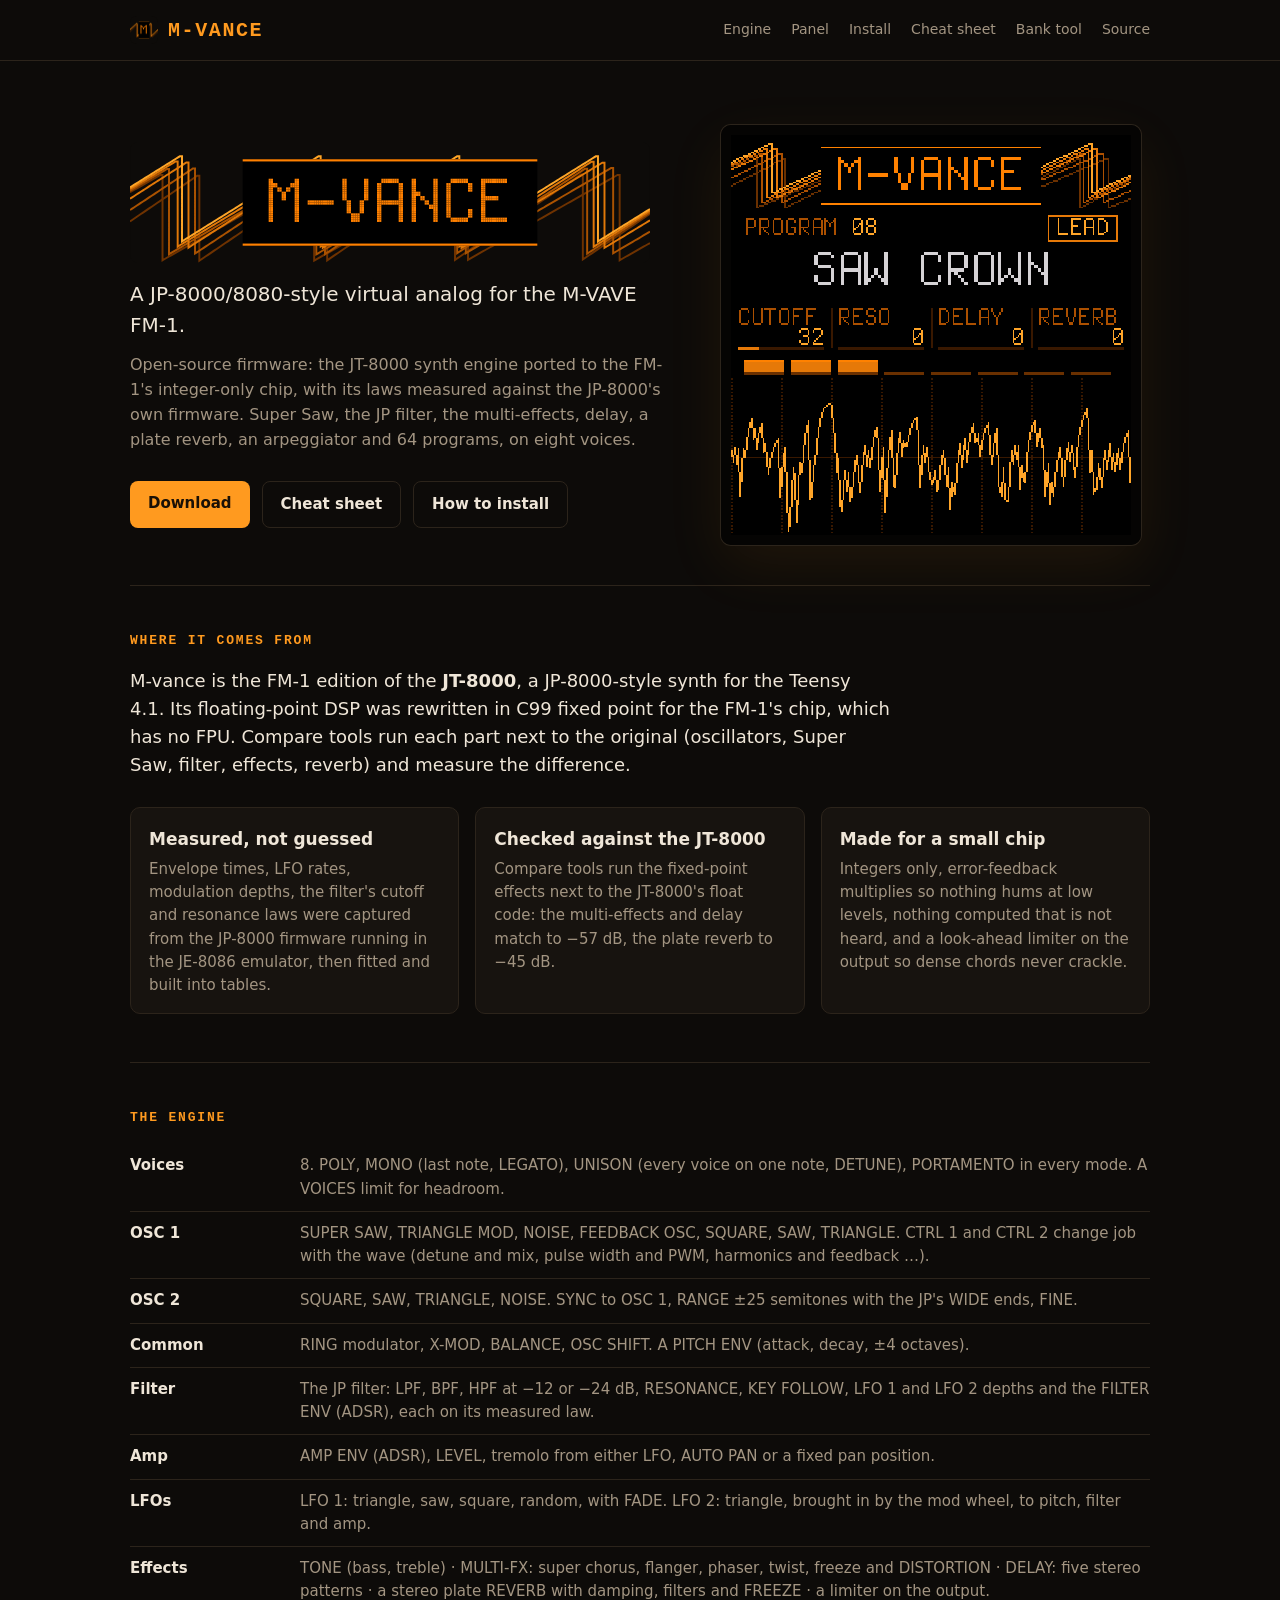
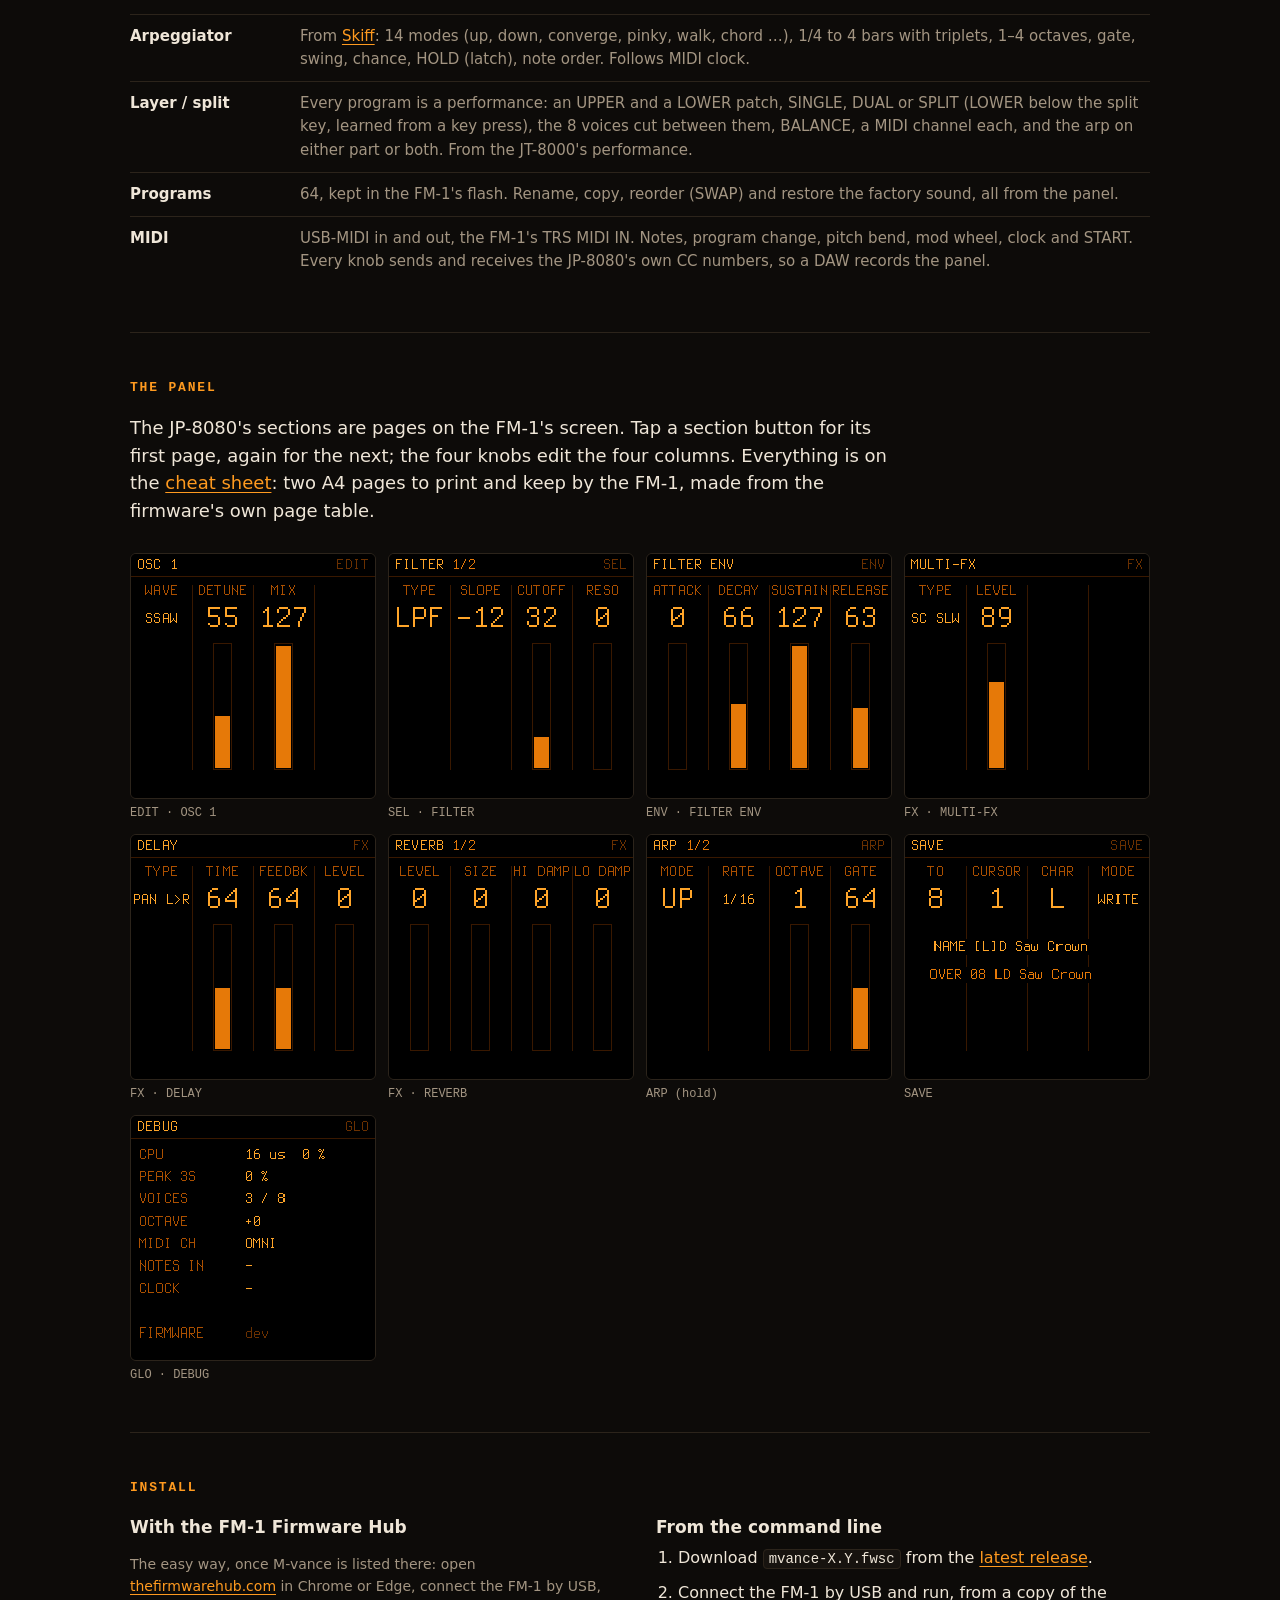
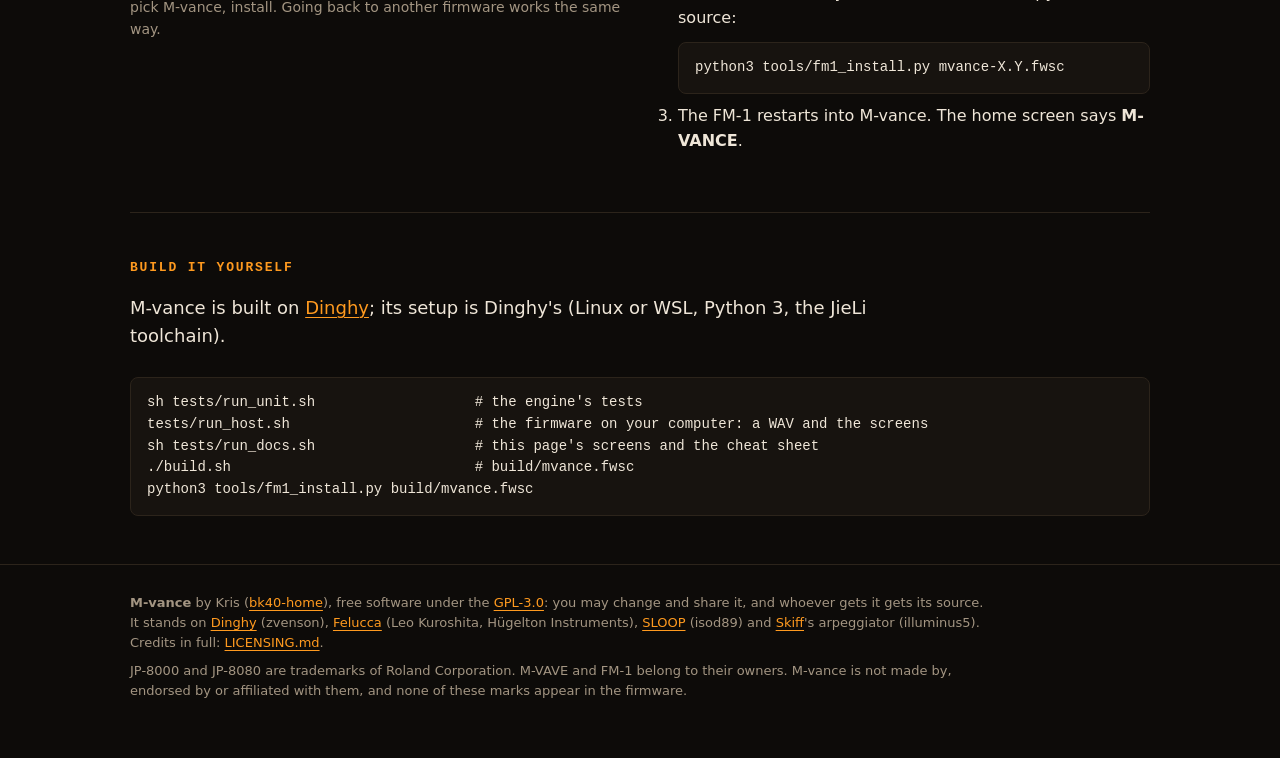
==== docs/index.html @ d08dc175 "commit" ====
<!doctype html>
<html lang="en">
<head>
<meta charset="utf-8">
<meta name="viewport" content="width=device-width, initial-scale=1">
<title>M-vance</title>
<link rel="icon" type="image/png" href="img/icon.png">
<meta name="description" content="M-vance: open-source firmware that turns the M-VAVE FM-1 into a JP-8000/8080-style virtual analog synth, built on the JT-8000 engine.">
<!-- The M-vance web page (GitHub Pages: Settings > Pages > Deploy from branch, /docs). Hand-written; the cheat sheet
     (cheatsheet.html) and the screens (img/) are generated by tests/run_docs.sh. Self-contained: no external files. -->
<style>
:root {
  --bg: #0d0b09; --panel: #17130f; --line: #2c241b; --ink: #efe6d8; --mute: #a39582; --amber: #ff9a1f; --amber-dim: #b5650a;
  --mono: ui-monospace, "SFMono-Regular", Menlo, Consolas, monospace;
  --sans: system-ui, -apple-system, "Segoe UI", Roboto, Helvetica, Arial, sans-serif;
}
* { box-sizing: border-box; }
html { background: var(--bg); }
body { margin: 0; background: var(--bg); color: var(--ink); font: 16px/1.55 var(--sans); }
a { color: var(--amber); text-decoration-thickness: 1px; text-underline-offset: 3px; }
.wrap { max-width: 1060px; margin: 0 auto; padding: 0 20px; }
header.top { border-bottom: 1px solid var(--line); }
header.top .wrap { display: flex; align-items: center; gap: 24px; height: 60px; }
.mark { font: 700 20px/1 var(--mono); letter-spacing: .08em; color: var(--amber); text-decoration: none; }
nav { margin-left: auto; display: flex; gap: 20px; flex-wrap: wrap; }
nav a { color: var(--mute); text-decoration: none; font-size: 14px; }
nav a:hover { color: var(--ink); }

.hero { padding: 64px 0 40px; display: grid; grid-template-columns: 1.1fr .9fr; gap: 48px; align-items: center; }
.hero h1 { font: 700 clamp(40px, 7vw, 72px)/1 var(--mono); letter-spacing: .04em; margin: 0 0 16px; color: var(--amber); }
.hero p.lead { font-size: 20px; color: var(--ink); margin: 0 0 12px; }
.hero p.sub { color: var(--mute); margin: 0 0 28px; }
.cta { display: flex; gap: 12px; flex-wrap: wrap; }
.btn { display: inline-block; padding: 11px 18px; border-radius: 8px; font-weight: 600; text-decoration: none; font-size: 15px; }
.btn.primary { background: var(--amber); color: #1a1006; }
.btn.ghost { border: 1px solid var(--line); color: var(--ink); }
.btn:hover { filter: brightness(1.08); }
.screen { image-rendering: pixelated; width: 100%; max-width: 420px; aspect-ratio: 1; border-radius: 10px;
  border: 10px solid #050403; box-shadow: 0 0 0 1px var(--line), 0 20px 60px rgba(255,154,31,.08); justify-self: center; }

section { padding: 48px 0; border-top: 1px solid var(--line); }
h2 { font: 700 13px/1 var(--mono); letter-spacing: .14em; text-transform: uppercase; color: var(--amber); margin: 0 0 20px; }
h3 { margin: 0 0 6px; font-size: 17px; }
.lede { font-size: 18px; max-width: 760px; margin: 0 0 28px; }
.grid3 { display: grid; grid-template-columns: repeat(3, 1fr); gap: 16px; }
.card { background: var(--panel); border: 1px solid var(--line); border-radius: 10px; padding: 18px 18px 16px; }
.card p { margin: 0; color: var(--mute); font-size: 15px; }
.specs { width: 100%; border-collapse: collapse; font-size: 15px; }
.specs th { text-align: left; vertical-align: top; width: 170px; padding: 10px 16px 10px 0; color: var(--ink); font-weight: 600; border-top: 1px solid var(--line); }
.specs td { padding: 10px 0; color: var(--mute); border-top: 1px solid var(--line); }
.specs tr:first-child th, .specs tr:first-child td { border-top: 0; }
.shots { display: grid; grid-template-columns: repeat(4, 1fr); gap: 12px; }
.shots figure { margin: 0; }
.shots img { width: 100%; aspect-ratio: 1; image-rendering: pixelated; border-radius: 6px; border: 1px solid var(--line); display: block; }
.shots figcaption { font: 12px/1.4 var(--mono); color: var(--mute); margin-top: 6px; }
ol.steps { margin: 0; padding-left: 22px; }
ol.steps li { margin-bottom: 10px; }
code, pre { font-family: var(--mono); font-size: 14px; }
code { background: var(--panel); border: 1px solid var(--line); border-radius: 4px; padding: 1px 5px; }
pre { background: var(--panel); border: 1px solid var(--line); border-radius: 8px; padding: 14px 16px; overflow-x: auto; margin: 12px 0 0; }
.note { color: var(--mute); font-size: 14px; }
.two { display: grid; grid-template-columns: 1fr 1fr; gap: 32px; }
.two > *, .hero > *, .grid3 > * { min-width: 0; }   /* grid items may shrink (long code lines scroll instead) */
code { overflow-wrap: anywhere; }
footer { border-top: 1px solid var(--line); padding: 28px 0 48px; color: var(--mute); font-size: 13px; }
footer p { margin: 0 0 8px; max-width: 860px; }

@media (max-width: 820px) {
  .hero { grid-template-columns: 1fr; padding-top: 40px; gap: 32px; }
  .grid3, .two { grid-template-columns: 1fr; }
  .shots { grid-template-columns: repeat(2, 1fr); }
  .specs th { width: 120px; }
  nav { display: none; }
}
</style>
</head>
<body>

<header class="top"><div class="wrap">
  <a class="mark" href="#"><img src="img/icon.png" alt="" width="28" height="28" style="vertical-align:-8px;margin-right:10px;border-radius:6px">M-VANCE</a>
  <nav><a href="#engine">Engine</a><a href="#panel">Panel</a><a href="#install">Install</a><a href="cheatsheet.html">Cheat sheet</a><a href="bank.html">Bank tool</a><a href="https://github.com/bk40-home/M-vance">Source</a></nav>
</div></header>

<main class="wrap">

<div class="hero">
  <div>
    <h1><img src="img/logo.svg" alt="M-VANCE" style="width:100%;max-width:520px;display:block;border-radius:8px"></h1>
    <p class="lead">A JP-8000/8080-style virtual analog for the M-VAVE FM-1.</p>
    <p class="sub">Open-source firmware: the JT-8000 synth engine ported to the FM-1's integer-only chip, with its laws
      measured against the JP-8000's own firmware. Super Saw, the JP filter, the multi-effects, delay, a plate reverb,
      an arpeggiator and 64 programs, on eight voices.</p>
    <div class="cta">
      <a class="btn primary" href="https://github.com/bk40-home/M-vance/releases/latest">Download</a>
      <a class="btn ghost" href="cheatsheet.html">Cheat sheet</a>
      <a class="btn ghost" href="#install">How to install</a>
    </div>
  </div>
  <img class="screen" src="img/home.png" alt="The M-vance home screen on the FM-1: the fanned-saw header, program 08 SAW CROWN (LEAD), the four home knobs, the voices and the scope">
</div>

<section id="about">
  <h2>Where it comes from</h2>
  <p class="lede">M-vance is the FM-1 edition of the <b>JT-8000</b>, a JP-8000-style synth for the Teensy 4.1. Its
    floating-point DSP was rewritten in C99 fixed point for the FM-1's chip, which has no FPU. Compare tools run each
    part next to the original (oscillators, Super Saw, filter, effects, reverb) and measure the difference.</p>
  <div class="grid3">
    <div class="card"><h3>Measured, not guessed</h3><p>Envelope times, LFO rates, modulation depths, the filter's cutoff
      and resonance laws were captured from the JP-8000 firmware running in the JE-8086 emulator, then fitted and
      built into tables.</p></div>
    <div class="card"><h3>Checked against the JT-8000</h3><p>Compare tools run the fixed-point effects next to the
      JT-8000's float code: the multi-effects and delay match to −57 dB, the plate reverb to −45 dB.</p></div>
    <div class="card"><h3>Made for a small chip</h3><p>Integers only, error-feedback multiplies so nothing hums at
      low levels, nothing computed that is not heard, and a look-ahead limiter on the output so dense chords never
      crackle.</p></div>
  </div>
</section>

<section id="engine">
  <h2>The engine</h2>
  <table class="specs">
    <tr><th>Voices</th><td>8. POLY, MONO (last note, LEGATO), UNISON (every voice on one note, DETUNE), PORTAMENTO in every mode. A VOICES limit for headroom.</td></tr>
    <tr><th>OSC 1</th><td>SUPER SAW, TRIANGLE MOD, NOISE, FEEDBACK OSC, SQUARE, SAW, TRIANGLE. CTRL 1 and CTRL 2 change job with the wave (detune and mix, pulse width and PWM, harmonics and feedback …).</td></tr>
    <tr><th>OSC 2</th><td>SQUARE, SAW, TRIANGLE, NOISE. SYNC to OSC 1, RANGE ±25 semitones with the JP's WIDE ends, FINE.</td></tr>
    <tr><th>Common</th><td>RING modulator, X-MOD, BALANCE, OSC SHIFT. A PITCH ENV (attack, decay, ±4 octaves).</td></tr>
    <tr><th>Filter</th><td>The JP filter: LPF, BPF, HPF at −12 or −24 dB, RESONANCE, KEY FOLLOW, LFO 1 and LFO 2 depths and the FILTER ENV (ADSR), each on its measured law.</td></tr>
    <tr><th>Amp</th><td>AMP ENV (ADSR), LEVEL, tremolo from either LFO, AUTO PAN or a fixed pan position.</td></tr>
    <tr><th>LFOs</th><td>LFO 1: triangle, saw, square, random, with FADE. LFO 2: triangle, brought in by the mod wheel, to pitch, filter and amp.</td></tr>
    <tr><th>Effects</th><td>TONE (bass, treble) · MULTI-FX: super chorus, flanger, phaser, twist, freeze and DISTORTION · DELAY: five stereo patterns · a stereo plate REVERB with damping, filters and FREEZE · a limiter on the output.</td></tr>
    <tr><th>Arpeggiator</th><td>From <a href="https://github.com/illuminus5/skiff">Skiff</a>: 14 modes (up, down, converge, pinky, walk, chord …), 1/4 to 4 bars with triplets, 1–4 octaves, gate, swing, chance, HOLD (latch), note order. Follows MIDI clock.</td></tr>
    <tr><th>Layer / split</th><td>Every program is a performance: an UPPER and a LOWER patch, SINGLE, DUAL or SPLIT (LOWER below the split key, learned from a key press), the 8 voices cut between them, BALANCE, a MIDI channel each, and the arp on either part or both. From the JT-8000's performance.</td></tr>
    <tr><th>Programs</th><td>64, kept in the FM-1's flash. Rename, copy, reorder (SWAP) and restore the factory sound, all from the panel.</td></tr>
    <tr><th>MIDI</th><td>USB-MIDI in and out, the FM-1's TRS MIDI IN. Notes, program change, pitch bend, mod wheel, clock and START. Every knob sends and receives the JP-8080's own CC numbers, so a DAW records the panel.</td></tr>
  </table>
</section>

<section id="panel">
  <h2>The panel</h2>
  <p class="lede">The JP-8080's sections are pages on the FM-1's screen. Tap a section button for its first page, again
    for the next; the four knobs edit the four columns. Everything is on the <a href="cheatsheet.html">cheat sheet</a>:
    two A4 pages to print and keep by the FM-1, made from the firmware's own page table.</p>
  <div class="shots">
    <figure><img src="img/osc1.png" alt="The OSC 1 page: WAVE, and the wave's two controls"><figcaption>EDIT · OSC 1</figcaption></figure>
    <figure><img src="img/filter.png" alt="The FILTER page: TYPE, SLOPE, CUTOFF, RESO"><figcaption>SEL · FILTER</figcaption></figure>
    <figure><img src="img/filter-env.png" alt="The FILTER ENV page: attack, decay, sustain, release"><figcaption>ENV · FILTER ENV</figcaption></figure>
    <figure><img src="img/multi-fx.png" alt="The MULTI-FX page: type and level"><figcaption>FX · MULTI-FX</figcaption></figure>
    <figure><img src="img/delay.png" alt="The DELAY page: type, time, feedback, level"><figcaption>FX · DELAY</figcaption></figure>
    <figure><img src="img/reverb.png" alt="The REVERB page: level, size, high and low damping"><figcaption>FX · REVERB</figcaption></figure>
    <figure><img src="img/arp.png" alt="The ARP page: mode, rate, octave, gate"><figcaption>ARP (hold)</figcaption></figure>
    <figure><img src="img/save.png" alt="The SAVE page: target slot, name cursor and character, mode"><figcaption>SAVE</figcaption></figure>
    <figure><img src="img/debug.png" alt="The DEBUG page: CPU, peak, voices, octave, MIDI channel, notes in, clock, firmware"><figcaption>GLO · DEBUG</figcaption></figure>
  </div>
</section>

<section id="install">
  <h2>Install</h2>
  <div class="two">
    <div>
      <h3>With the FM-1 Firmware Hub</h3>
      <p class="note">The easy way, once M-vance is listed there: open <a href="https://thefirmwarehub.com">thefirmwarehub.com</a>
        in Chrome or Edge, connect the FM-1 by USB, pick M-vance, install. Going back to another firmware works the same way.</p>
    </div>
    <div>
      <h3>From the command line</h3>
      <ol class="steps">
        <li>Download <code>mvance-X.Y.fwsc</code> from the <a href="https://github.com/bk40-home/M-vance/releases/latest">latest release</a>.</li>
        <li>Connect the FM-1 by USB and run, from a copy of the source:
          <pre>python3 tools/fm1_install.py mvance-X.Y.fwsc</pre></li>
        <li>The FM-1 restarts into M-vance. The home screen says <b>M-VANCE</b>.</li>
      </ol>
    </div>
  </div>
</section>

<section id="build">
  <h2>Build it yourself</h2>
  <p class="lede">M-vance is built on <a href="https://github.com/zvenson/dinghy">Dinghy</a>; its setup is Dinghy's
    (Linux or WSL, Python 3, the JieLi toolchain).</p>
<pre>sh tests/run_unit.sh                   # the engine's tests
tests/run_host.sh                      # the firmware on your computer: a WAV and the screens
sh tests/run_docs.sh                   # this page's screens and the cheat sheet
./build.sh                             # build/mvance.fwsc
python3 tools/fm1_install.py build/mvance.fwsc</pre>
</section>

</main>

<footer><div class="wrap">
  <p><b>M-vance</b> by Kris (<a href="https://github.com/bk40-home">bk40-home</a>), free software under the
    <a href="https://github.com/bk40-home/M-vance/blob/main/LICENSE">GPL-3.0</a>: you may change and share it, and
    whoever gets it gets its source. It stands on <a href="https://github.com/zvenson/dinghy">Dinghy</a> (zvenson),
    <a href="https://github.com/hugelton/Felucca">Felucca</a> (Leo Kuroshita, Hügelton Instruments),
    <a href="https://github.com/isod89/sloop-fm1">SLOOP</a> (isod89) and <a href="https://github.com/illuminus5/skiff">Skiff</a>'s
    arpeggiator (illuminus5). Credits in full: <a href="https://github.com/bk40-home/M-vance/blob/main/LICENSING.md">LICENSING.md</a>.</p>
  <p>JP-8000 and JP-8080 are trademarks of Roland Corporation. M-VAVE and FM-1 belong to their owners. M-vance is
    not made by, endorsed by or affiliated with them, and none of these marks appear in the firmware.</p>
</div></footer>

</body>
</html>
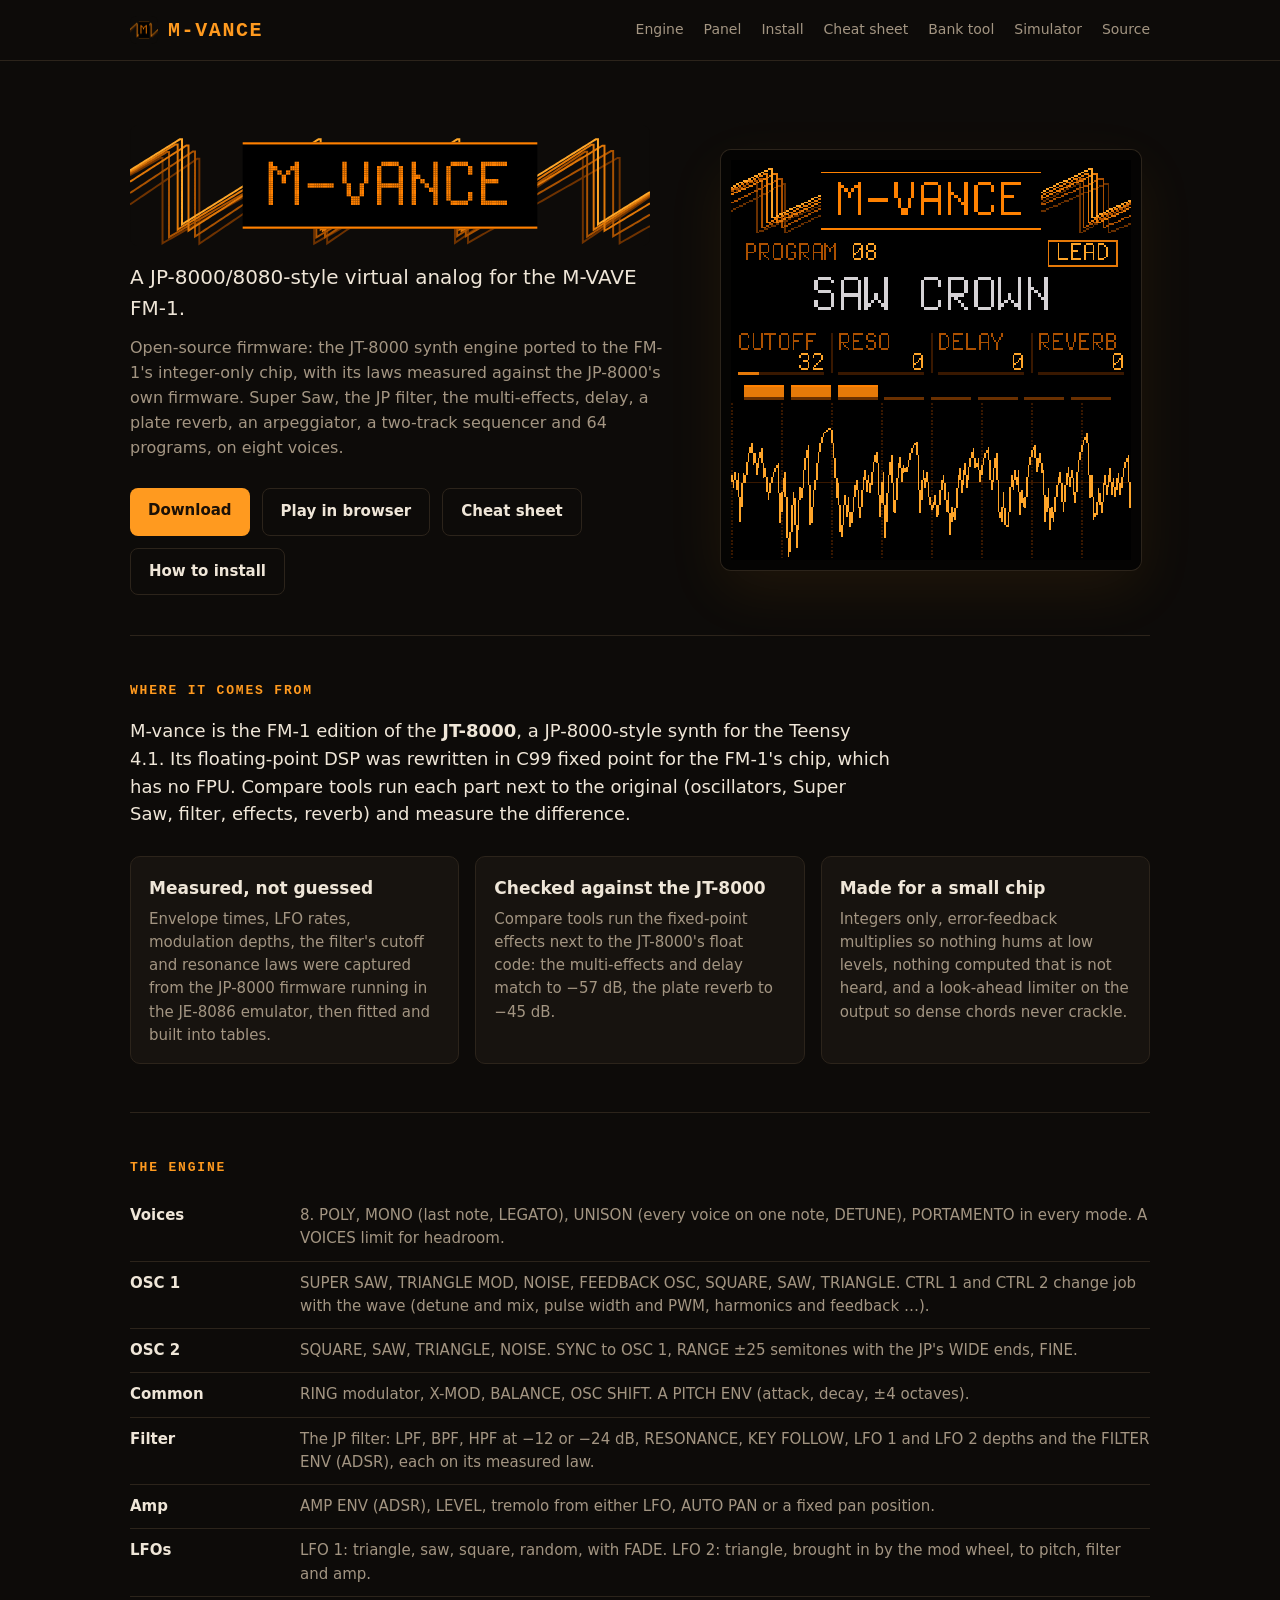
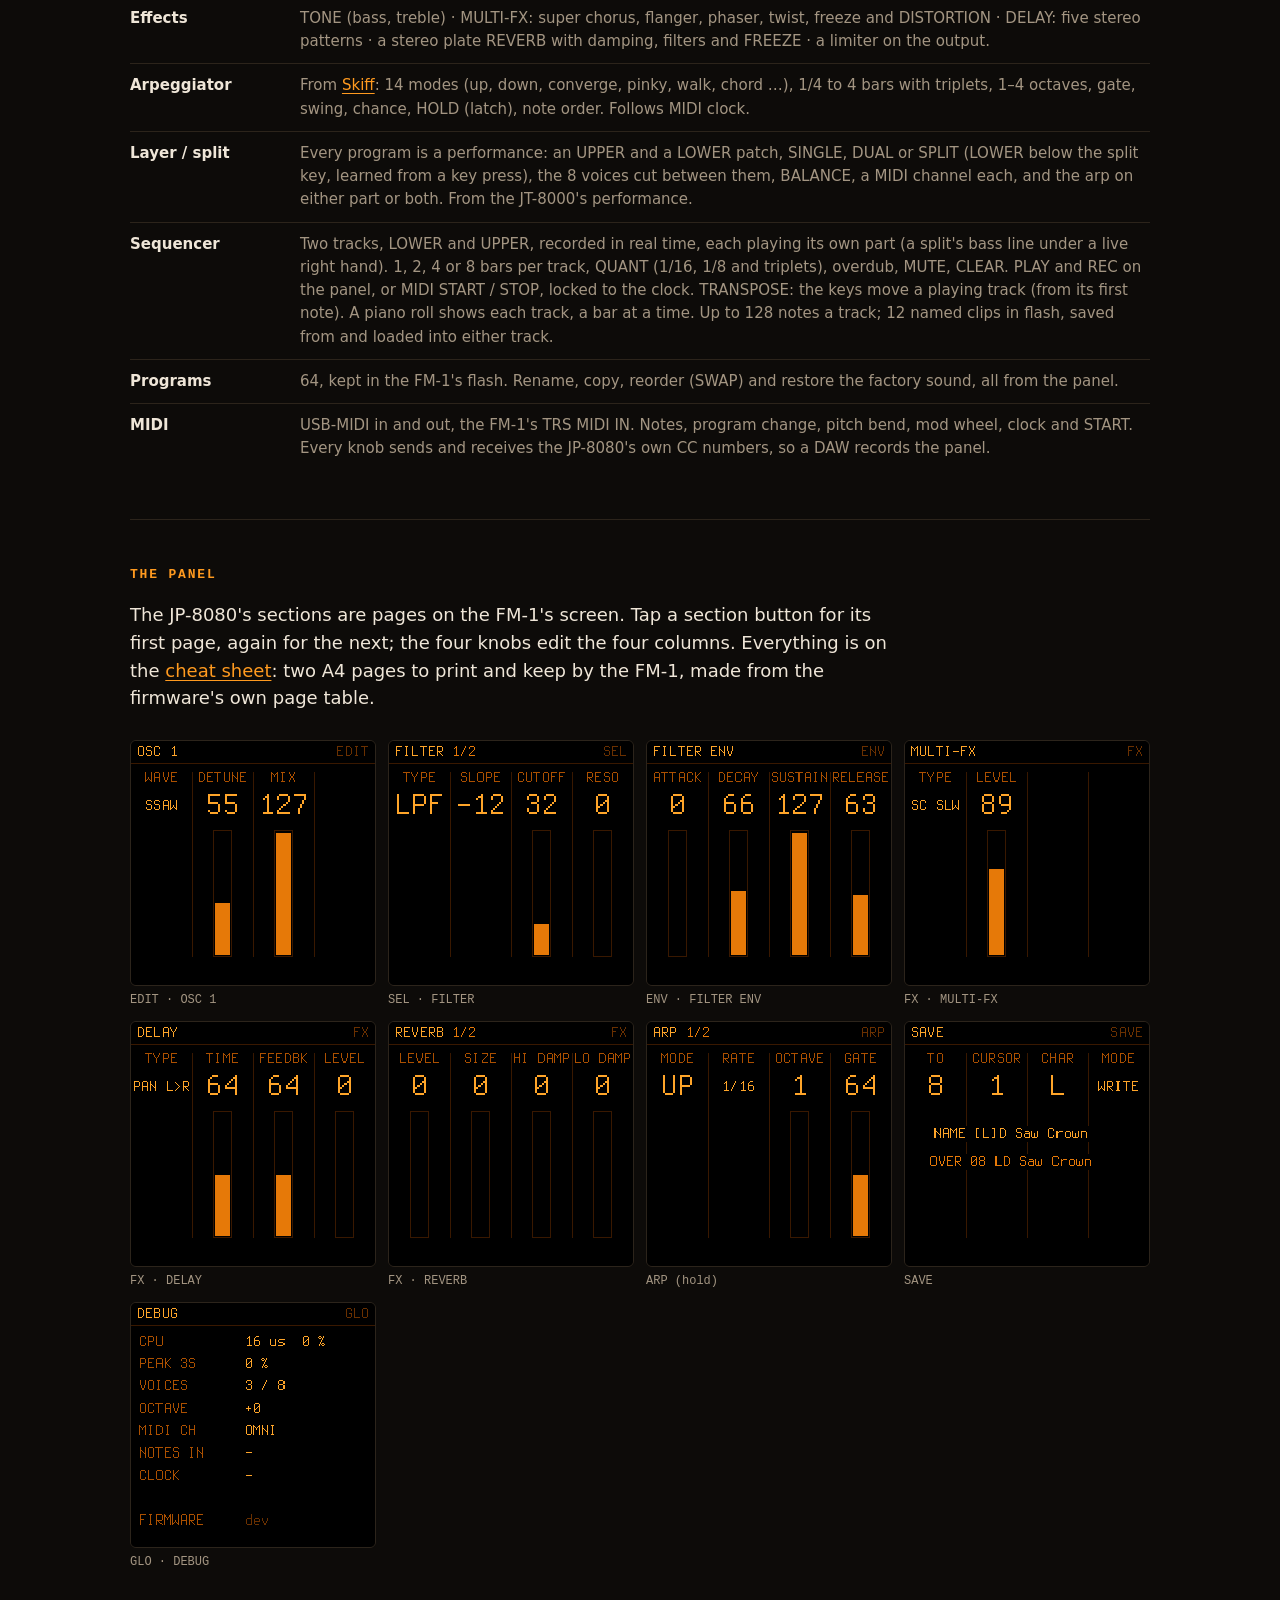
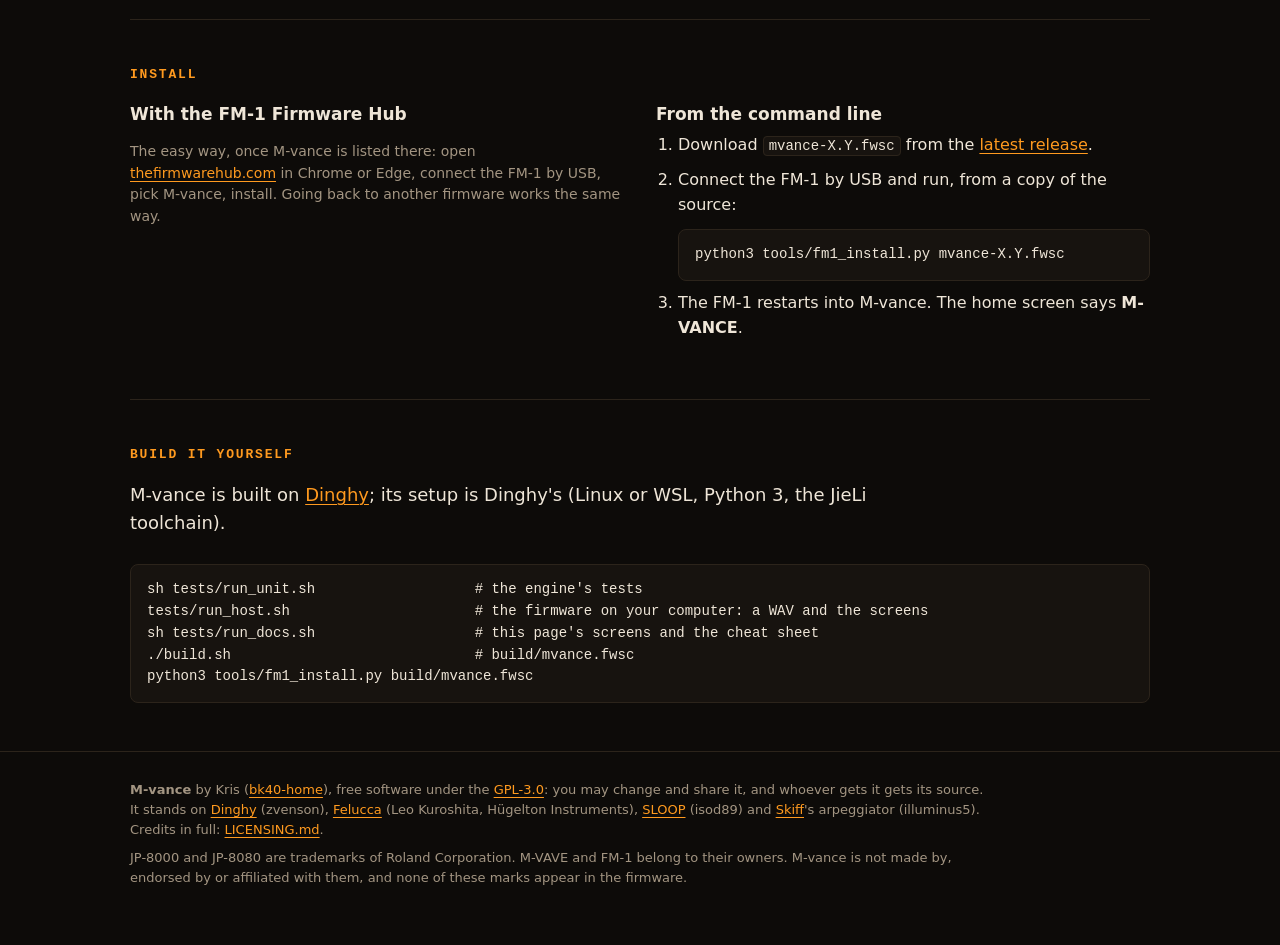
==== commit bfe9ee74: "more work sequencer work and presets" ====
--- a/docs/index.html
+++ b/docs/index.html
@@ -78,7 +78,7 @@
 
 <header class="top"><div class="wrap">
   <a class="mark" href="#"><img src="img/icon.png" alt="" width="28" height="28" style="vertical-align:-8px;margin-right:10px;border-radius:6px">M-VANCE</a>
-  <nav><a href="#engine">Engine</a><a href="#panel">Panel</a><a href="#install">Install</a><a href="cheatsheet.html">Cheat sheet</a><a href="bank.html">Bank tool</a><a href="https://github.com/bk40-home/M-vance">Source</a></nav>
+  <nav><a href="#engine">Engine</a><a href="#panel">Panel</a><a href="#install">Install</a><a href="cheatsheet.html">Cheat sheet</a><a href="bank.html">Bank tool</a><a href="sim/">Simulator</a><a href="https://github.com/bk40-home/M-vance">Source</a></nav>
 </div></header>
 
 <main class="wrap">
@@ -89,9 +89,10 @@
     <p class="lead">A JP-8000/8080-style virtual analog for the M-VAVE FM-1.</p>
     <p class="sub">Open-source firmware: the JT-8000 synth engine ported to the FM-1's integer-only chip, with its laws
       measured against the JP-8000's own firmware. Super Saw, the JP filter, the multi-effects, delay, a plate reverb,
-      an arpeggiator and 64 programs, on eight voices.</p>
+      an arpeggiator, a two-track sequencer and 64 programs, on eight voices.</p>
     <div class="cta">
       <a class="btn primary" href="https://github.com/bk40-home/M-vance/releases/latest">Download</a>
+      <a class="btn ghost" href="sim/">Play in browser</a>
       <a class="btn ghost" href="cheatsheet.html">Cheat sheet</a>
       <a class="btn ghost" href="#install">How to install</a>
     </div>
@@ -129,6 +130,7 @@
     <tr><th>Effects</th><td>TONE (bass, treble) · MULTI-FX: super chorus, flanger, phaser, twist, freeze and DISTORTION · DELAY: five stereo patterns · a stereo plate REVERB with damping, filters and FREEZE · a limiter on the output.</td></tr>
     <tr><th>Arpeggiator</th><td>From <a href="https://github.com/illuminus5/skiff">Skiff</a>: 14 modes (up, down, converge, pinky, walk, chord …), 1/4 to 4 bars with triplets, 1–4 octaves, gate, swing, chance, HOLD (latch), note order. Follows MIDI clock.</td></tr>
     <tr><th>Layer / split</th><td>Every program is a performance: an UPPER and a LOWER patch, SINGLE, DUAL or SPLIT (LOWER below the split key, learned from a key press), the 8 voices cut between them, BALANCE, a MIDI channel each, and the arp on either part or both. From the JT-8000's performance.</td></tr>
+    <tr><th>Sequencer</th><td>Two tracks, LOWER and UPPER, recorded in real time, each playing its own part (a split's bass line under a live right hand). 1, 2, 4 or 8 bars per track, QUANT (1/16, 1/8 and triplets), overdub, MUTE, CLEAR. PLAY and REC on the panel, or MIDI START / STOP, locked to the clock. TRANSPOSE: the keys move a playing track (from its first note). A piano roll shows each track, a bar at a time. Up to 128 notes a track; 12 named clips in flash, saved from and loaded into either track.</td></tr>
     <tr><th>Programs</th><td>64, kept in the FM-1's flash. Rename, copy, reorder (SWAP) and restore the factory sound, all from the panel.</td></tr>
     <tr><th>MIDI</th><td>USB-MIDI in and out, the FM-1's TRS MIDI IN. Notes, program change, pitch bend, mod wheel, clock and START. Every knob sends and receives the JP-8080's own CC numbers, so a DAW records the panel.</td></tr>
   </table>
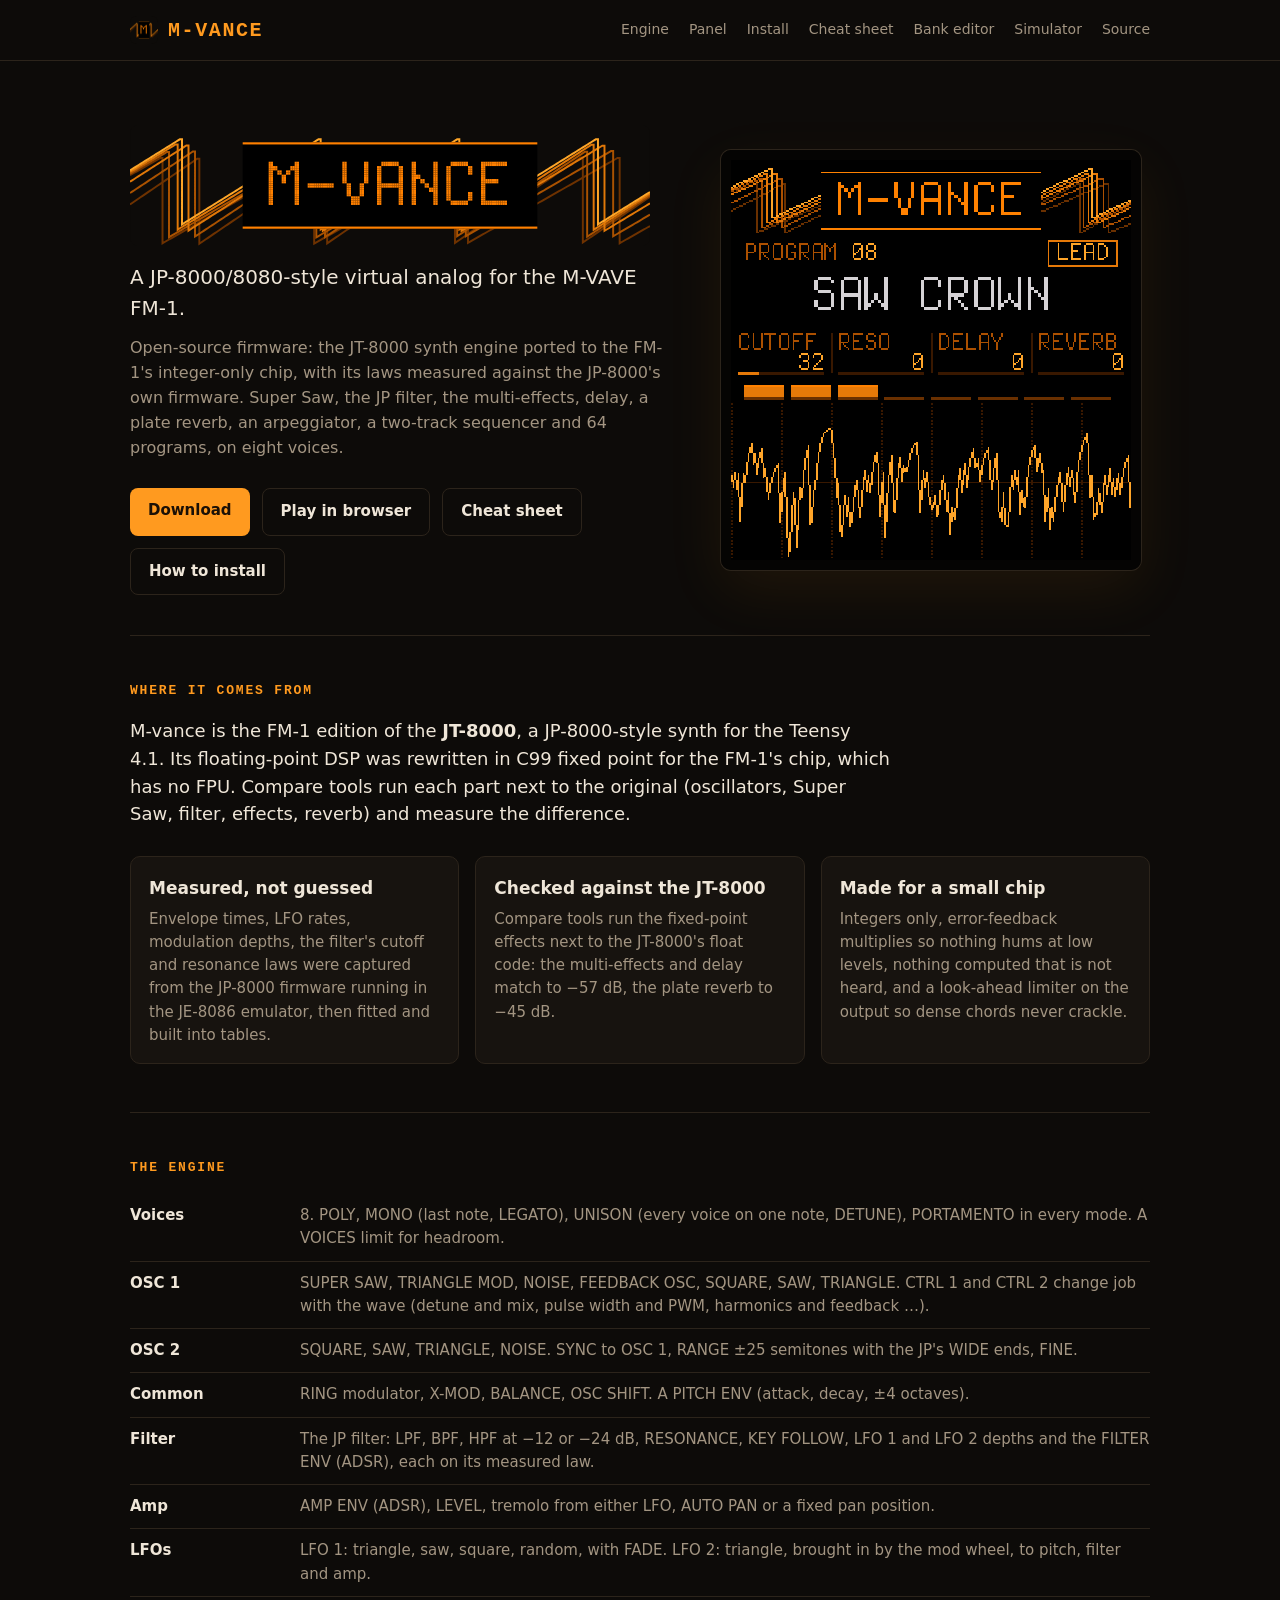
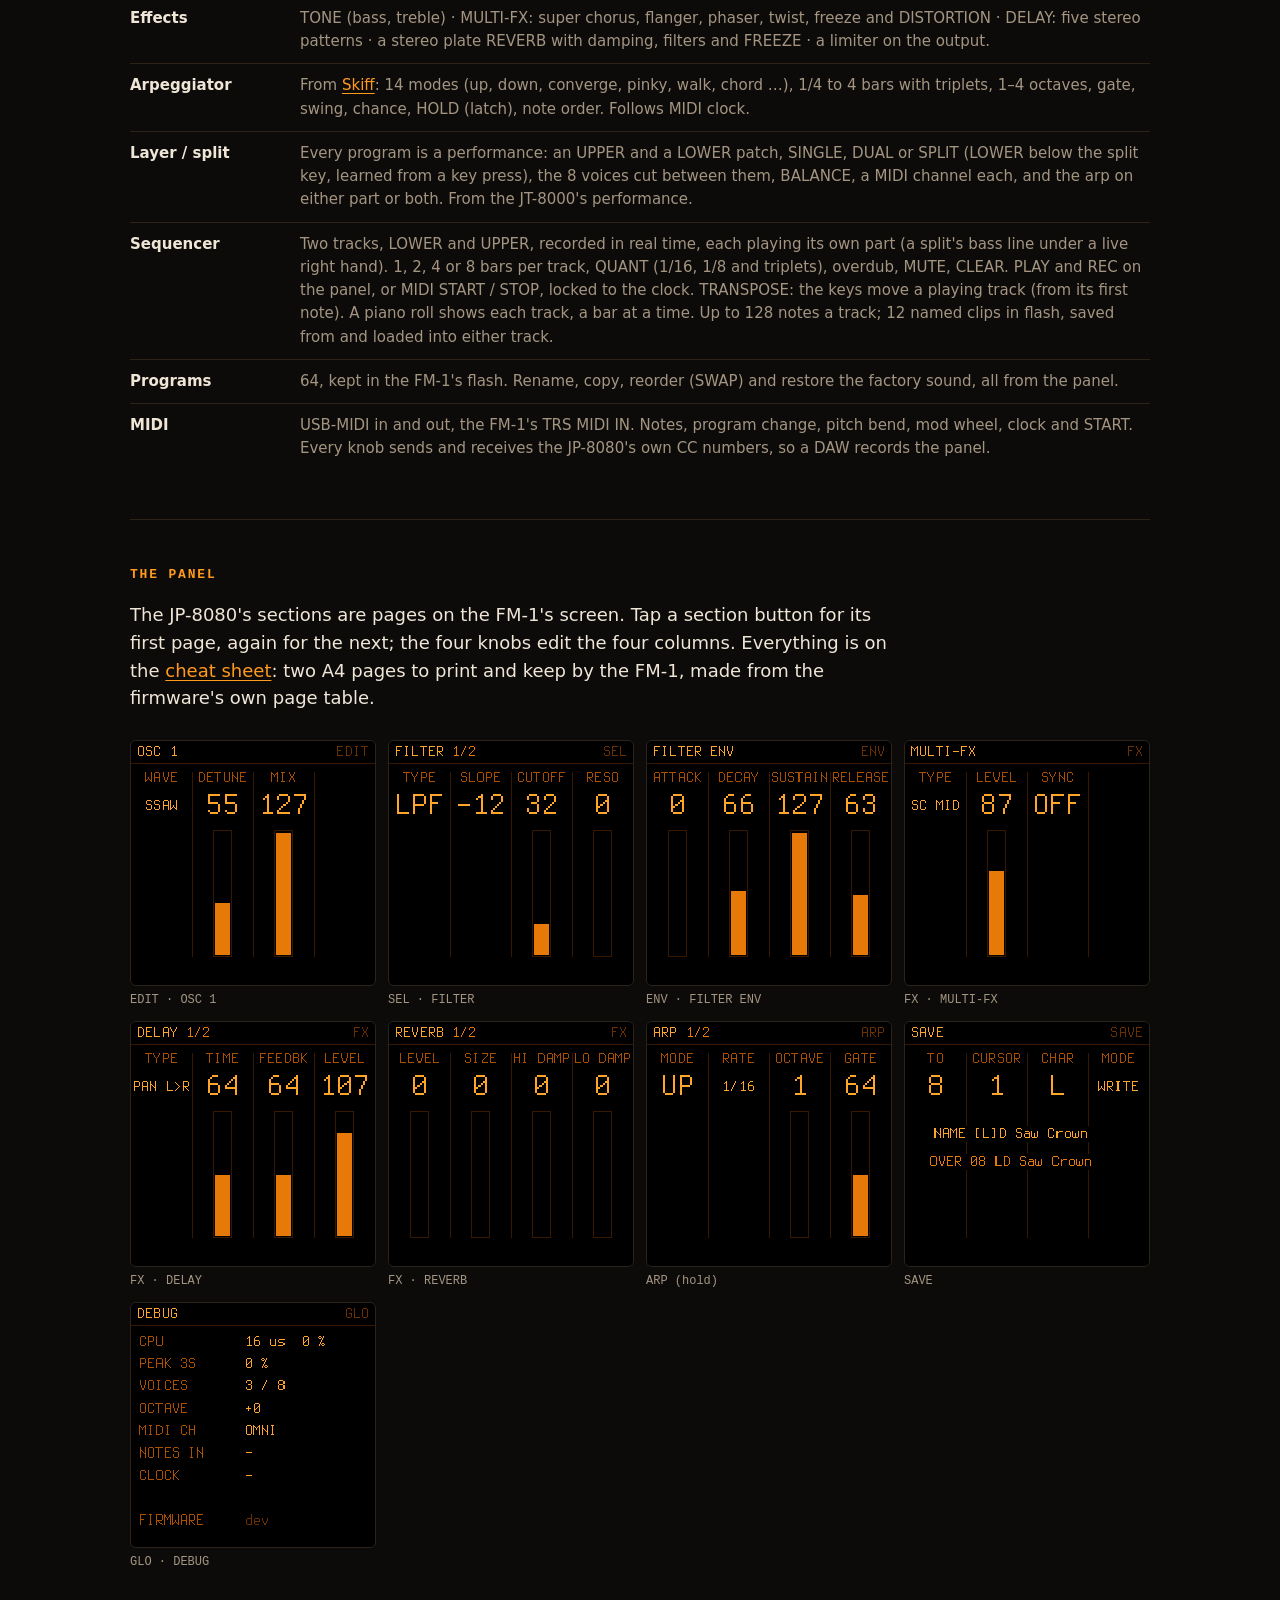
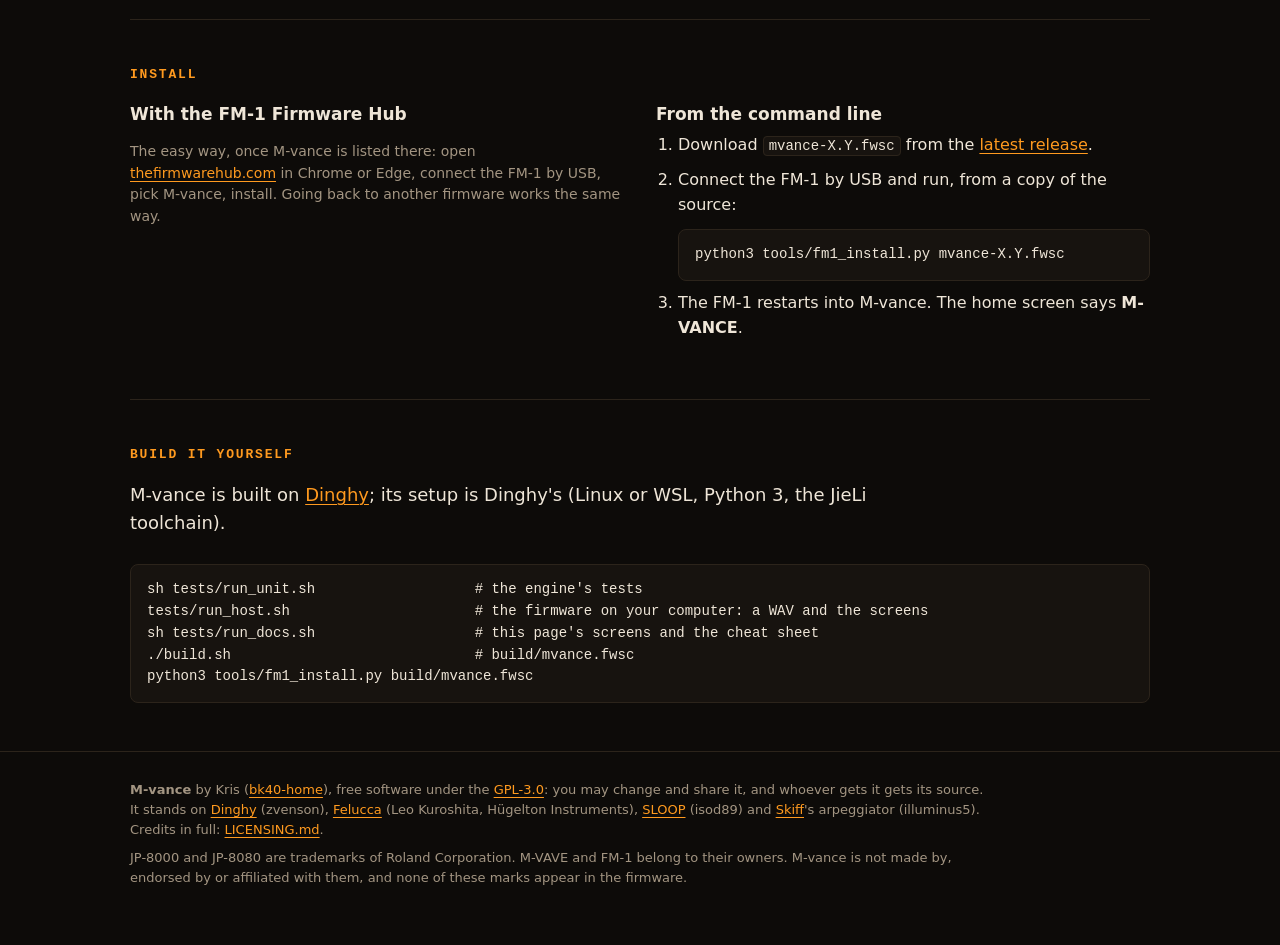
==== commit 898e4058: "A few updates Worked on a dock, and the bank designer. also updates to the tools" ====
--- a/docs/index.html
+++ b/docs/index.html
@@ -78,7 +78,7 @@
 
 <header class="top"><div class="wrap">
   <a class="mark" href="#"><img src="img/icon.png" alt="" width="28" height="28" style="vertical-align:-8px;margin-right:10px;border-radius:6px">M-VANCE</a>
-  <nav><a href="#engine">Engine</a><a href="#panel">Panel</a><a href="#install">Install</a><a href="cheatsheet.html">Cheat sheet</a><a href="bank.html">Bank tool</a><a href="sim/">Simulator</a><a href="https://github.com/bk40-home/M-vance">Source</a></nav>
+  <nav><a href="#engine">Engine</a><a href="#panel">Panel</a><a href="#install">Install</a><a href="cheatsheet.html">Cheat sheet</a><a href="sim/bank/editor.html">Bank editor</a><a href="sim/">Simulator</a><a href="https://github.com/bk40-home/M-vance">Source</a></nav>
 </div></header>
 
 <main class="wrap">
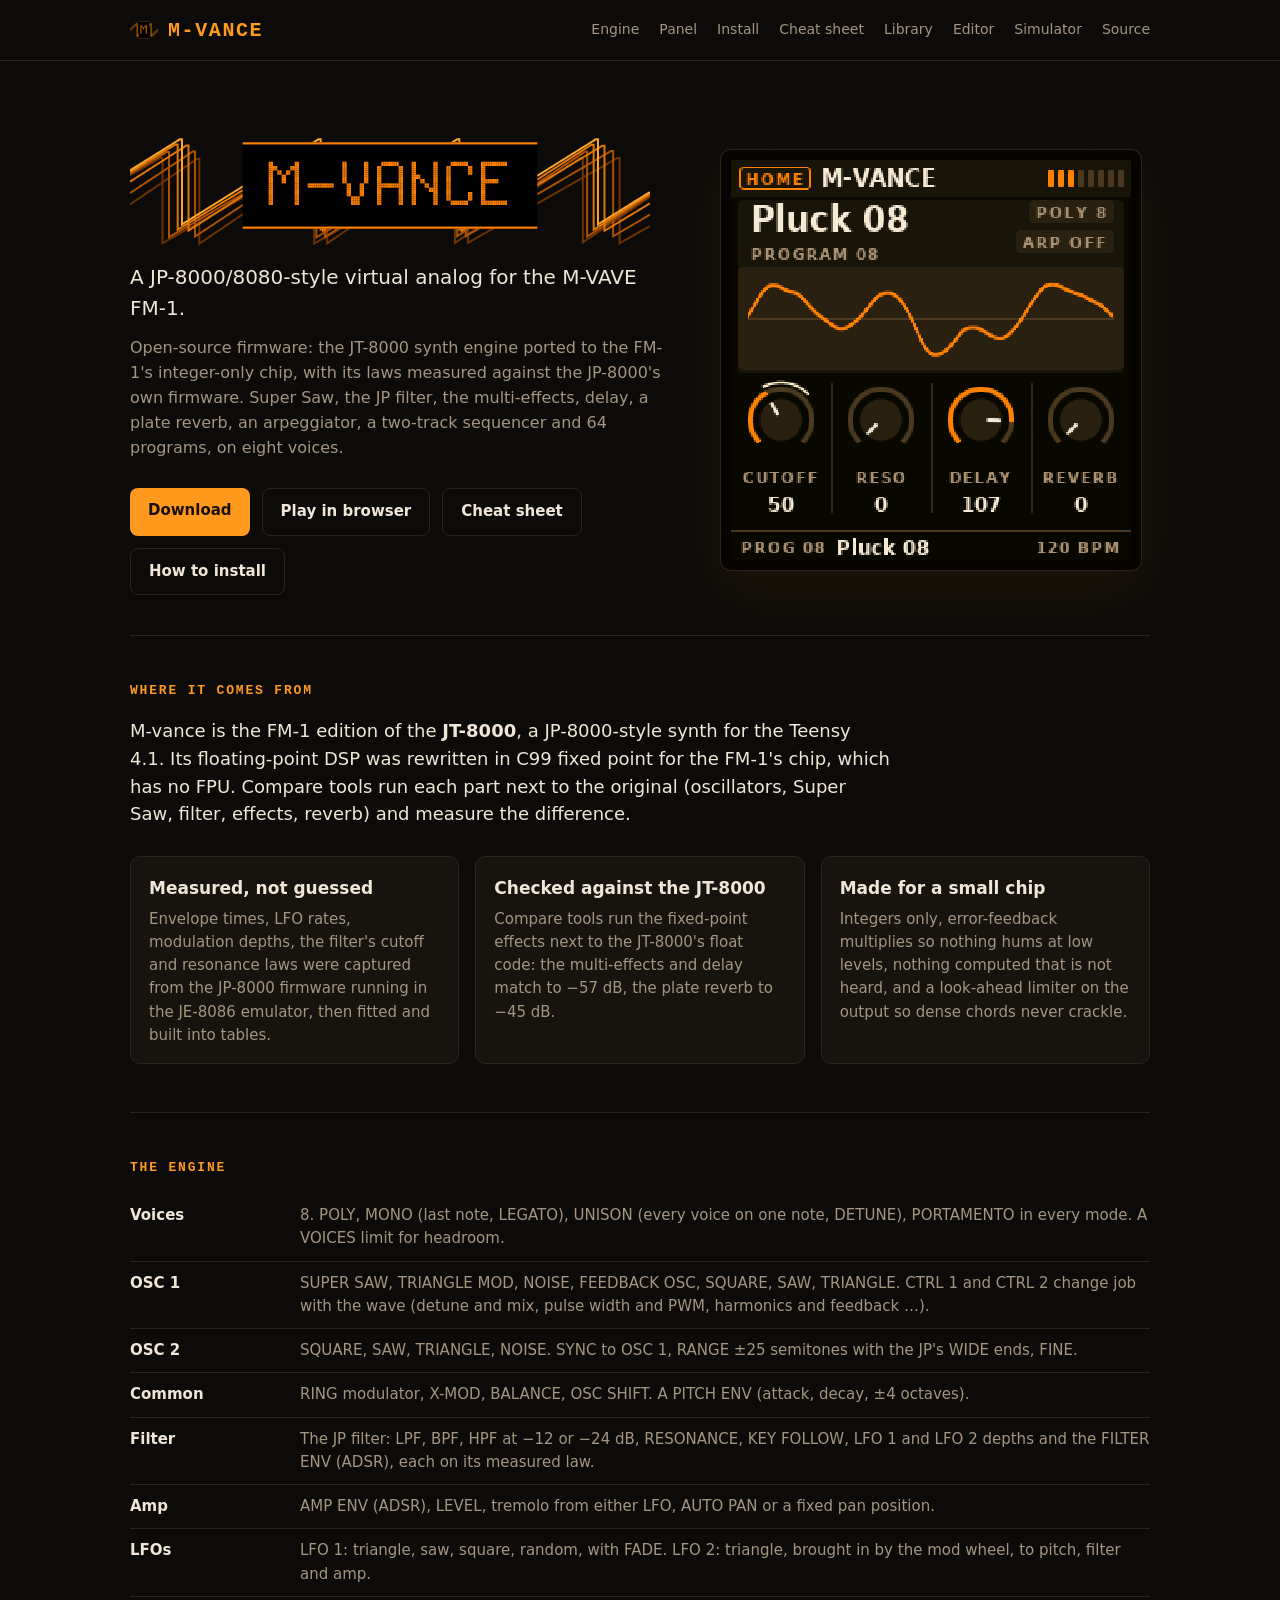
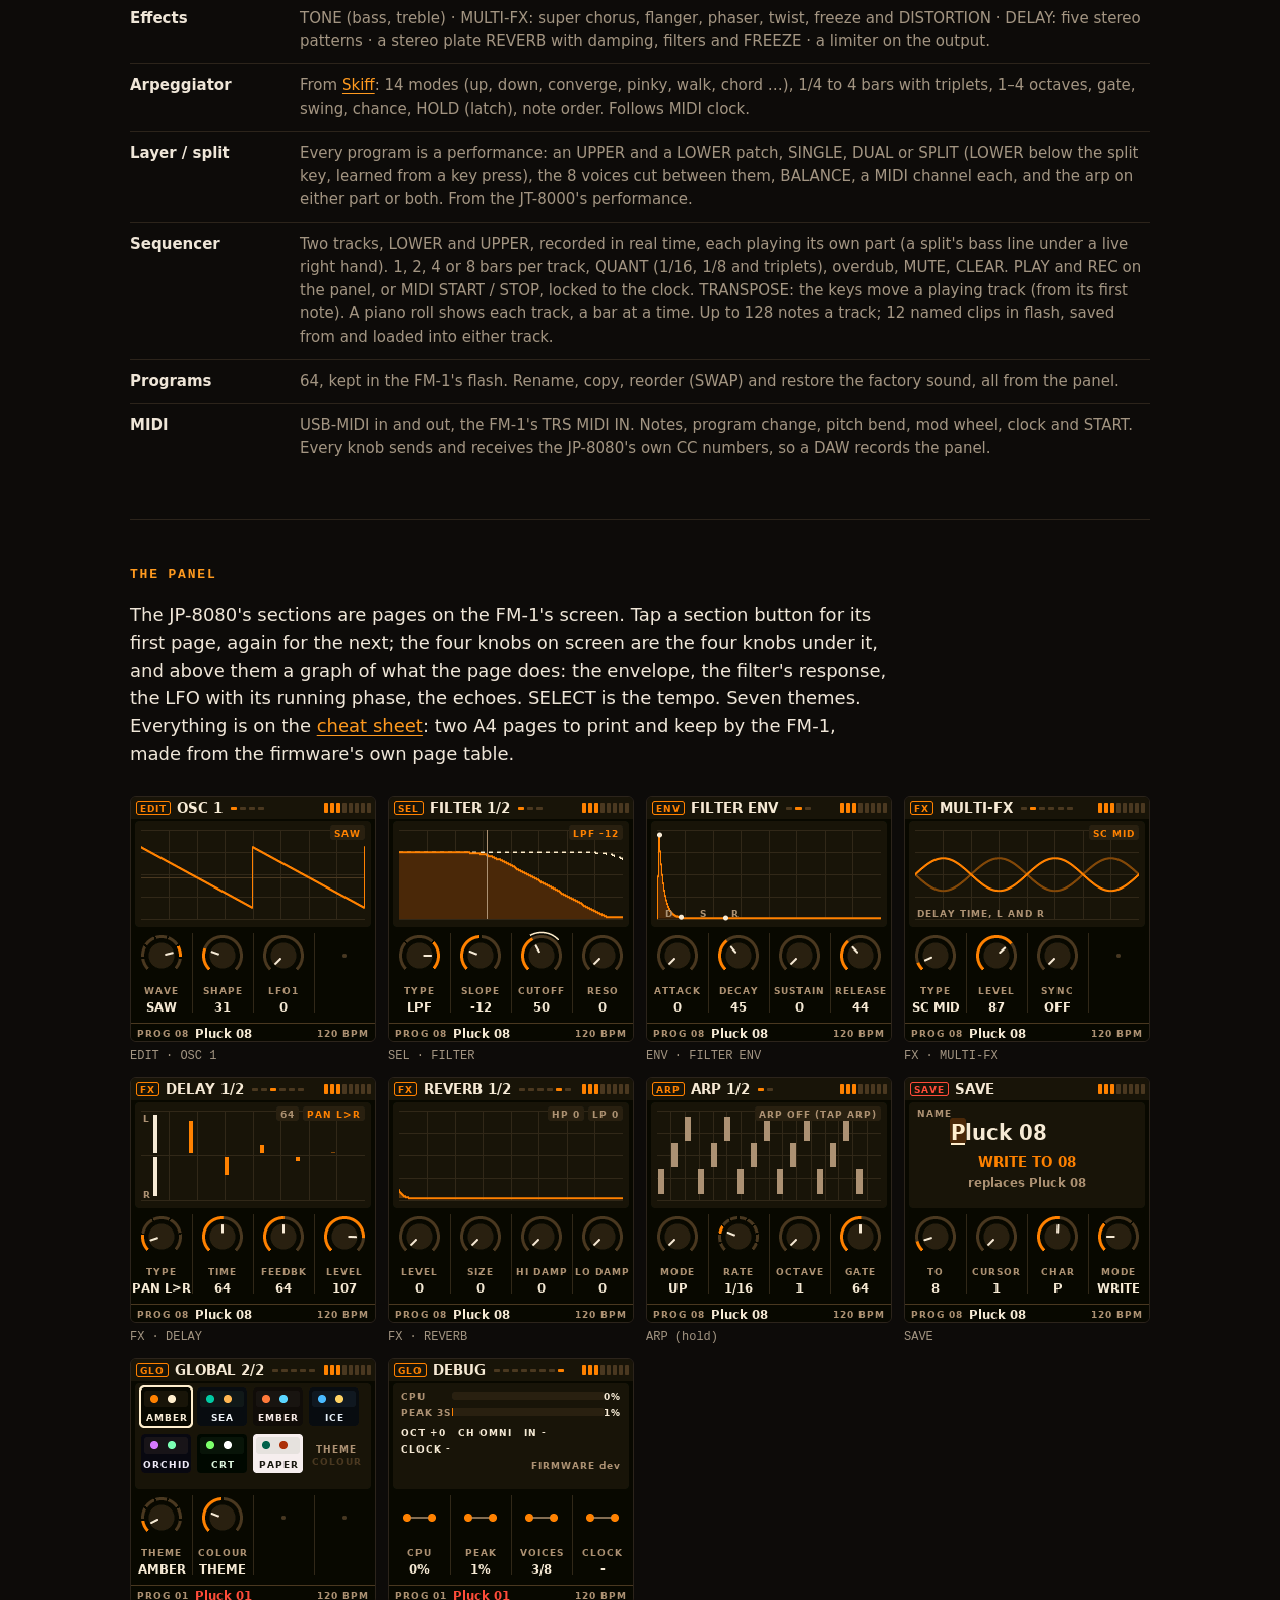
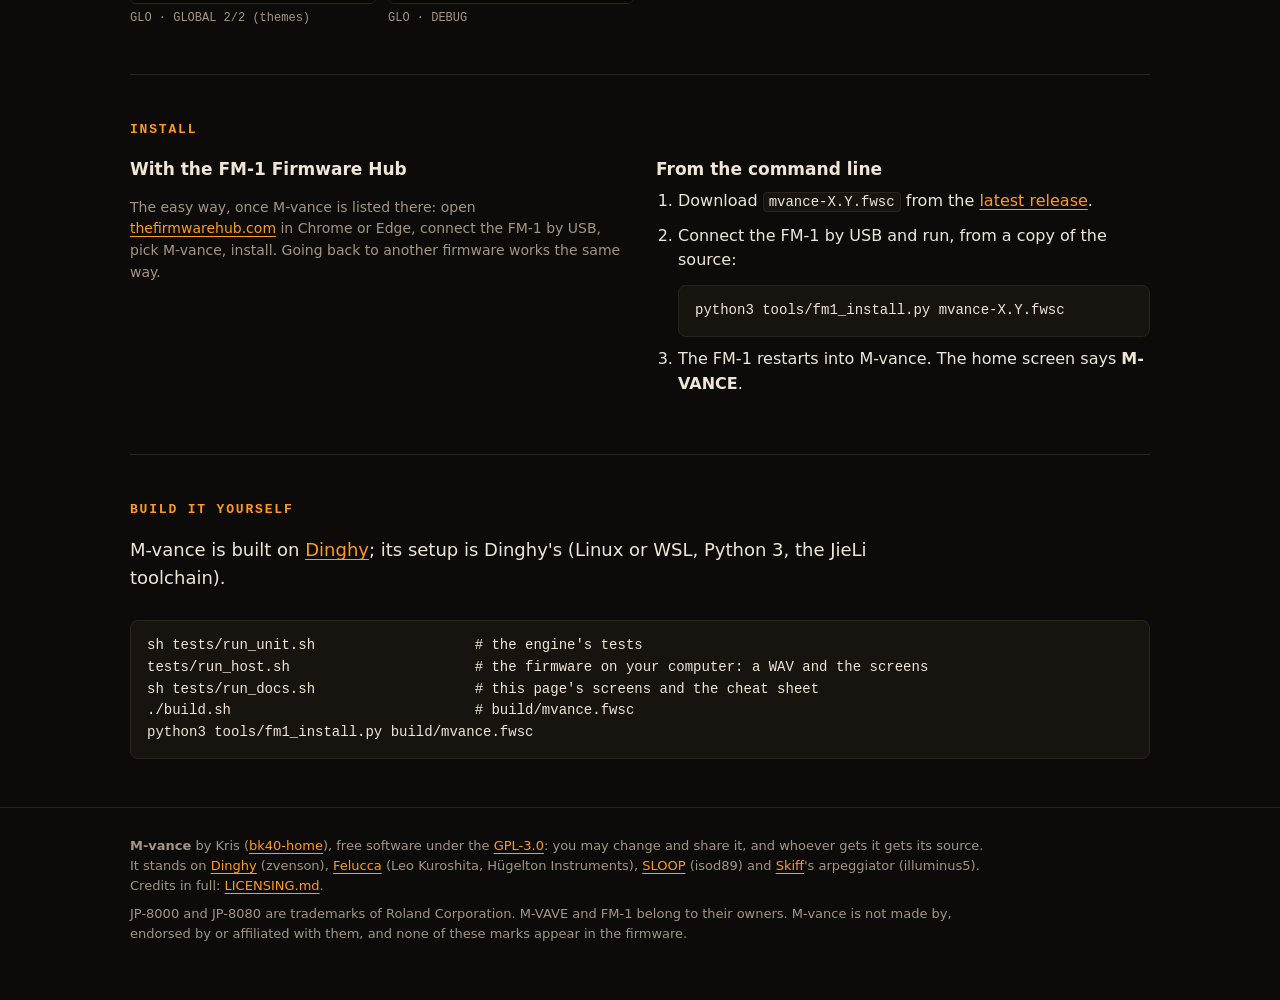
==== commit a9f61215: "Add patch library and sound editor Integrate fm1-kit’s patch library with M-vance’s SysEx adapter an" ====
--- a/docs/index.html
+++ b/docs/index.html
@@ -78,7 +78,7 @@
 
 <header class="top"><div class="wrap">
   <a class="mark" href="#"><img src="img/icon.png" alt="" width="28" height="28" style="vertical-align:-8px;margin-right:10px;border-radius:6px">M-VANCE</a>
-  <nav><a href="#engine">Engine</a><a href="#panel">Panel</a><a href="#install">Install</a><a href="cheatsheet.html">Cheat sheet</a><a href="sim/bank/editor.html">Bank editor</a><a href="sim/">Simulator</a><a href="https://github.com/bk40-home/M-vance">Source</a></nav>
+  <nav><a href="#engine">Engine</a><a href="#panel">Panel</a><a href="#install">Install</a><a href="cheatsheet.html">Cheat sheet</a><a href="library.html">Library</a><a href="sim/editor.html">Editor</a><a href="sim/">Simulator</a><a href="https://github.com/bk40-home/M-vance">Source</a></nav>
 </div></header>
 
 <main class="wrap">
@@ -97,7 +97,7 @@
       <a class="btn ghost" href="#install">How to install</a>
     </div>
   </div>
-  <img class="screen" src="img/home.png" alt="The M-vance home screen on the FM-1: the fanned-saw header, program 08 SAW CROWN (LEAD), the four home knobs, the voices and the scope">
+  <img class="screen" src="img/home.png" alt="The M-vance home screen on the FM-1: the program and its name, the play mode and arp chips, the scope, the four home knobs">
 </div>
 
 <section id="about">
@@ -139,8 +139,10 @@
 <section id="panel">
   <h2>The panel</h2>
   <p class="lede">The JP-8080's sections are pages on the FM-1's screen. Tap a section button for its first page, again
-    for the next; the four knobs edit the four columns. Everything is on the <a href="cheatsheet.html">cheat sheet</a>:
-    two A4 pages to print and keep by the FM-1, made from the firmware's own page table.</p>
+    for the next; the four knobs on screen are the four knobs under it, and above them a graph of what the page does:
+    the envelope, the filter's response, the LFO with its running phase, the echoes. SELECT is the tempo. Seven themes.
+    Everything is on the <a href="cheatsheet.html">cheat sheet</a>: two A4 pages to print and keep by the FM-1, made
+    from the firmware's own page table.</p>
   <div class="shots">
     <figure><img src="img/osc1.png" alt="The OSC 1 page: WAVE, and the wave's two controls"><figcaption>EDIT · OSC 1</figcaption></figure>
     <figure><img src="img/filter.png" alt="The FILTER page: TYPE, SLOPE, CUTOFF, RESO"><figcaption>SEL · FILTER</figcaption></figure>
@@ -150,6 +152,7 @@
     <figure><img src="img/reverb.png" alt="The REVERB page: level, size, high and low damping"><figcaption>FX · REVERB</figcaption></figure>
     <figure><img src="img/arp.png" alt="The ARP page: mode, rate, octave, gate"><figcaption>ARP (hold)</figcaption></figure>
     <figure><img src="img/save.png" alt="The SAVE page: target slot, name cursor and character, mode"><figcaption>SAVE</figcaption></figure>
+    <figure><img src="img/themes.png" alt="GLOBAL 2/2: the seven themes and COLOUR"><figcaption>GLO · GLOBAL 2/2 (themes)</figcaption></figure>
     <figure><img src="img/debug.png" alt="The DEBUG page: CPU, peak, voices, octave, MIDI channel, notes in, clock, firmware"><figcaption>GLO · DEBUG</figcaption></figure>
   </div>
 </section>
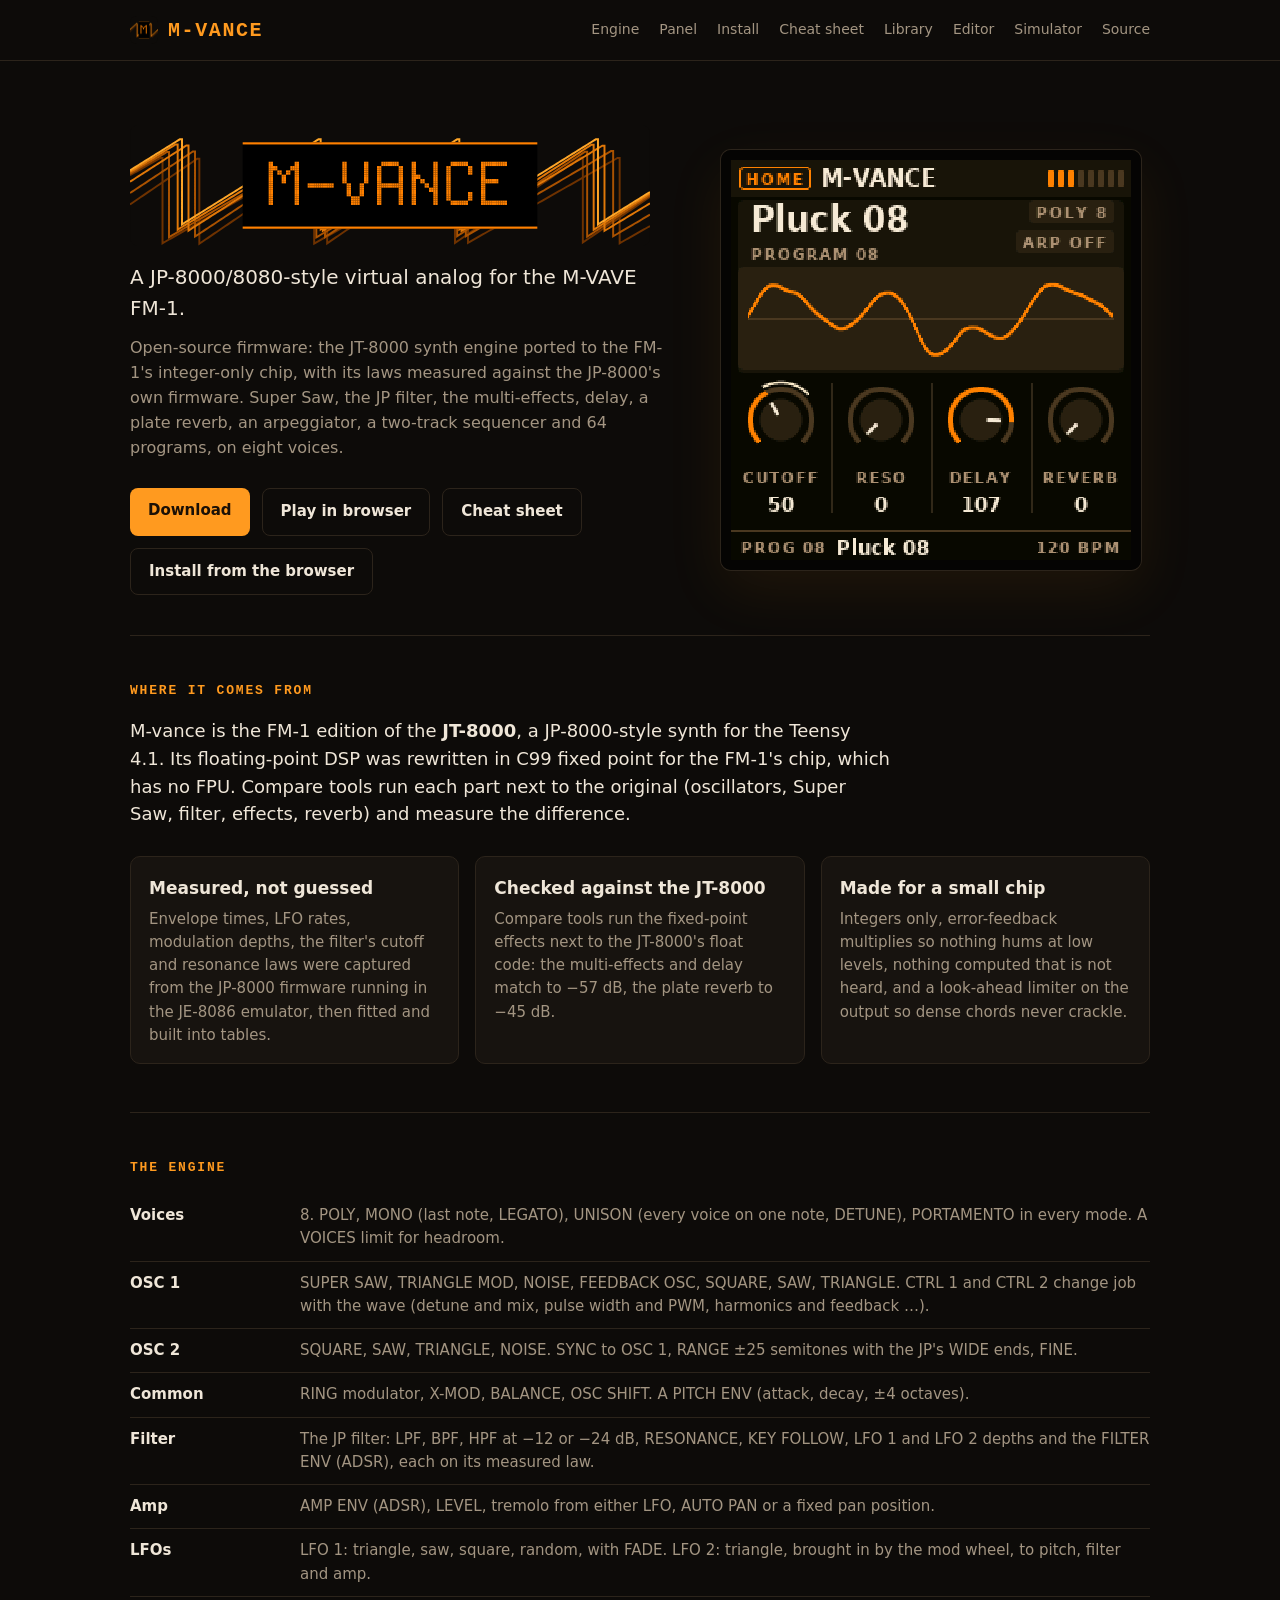
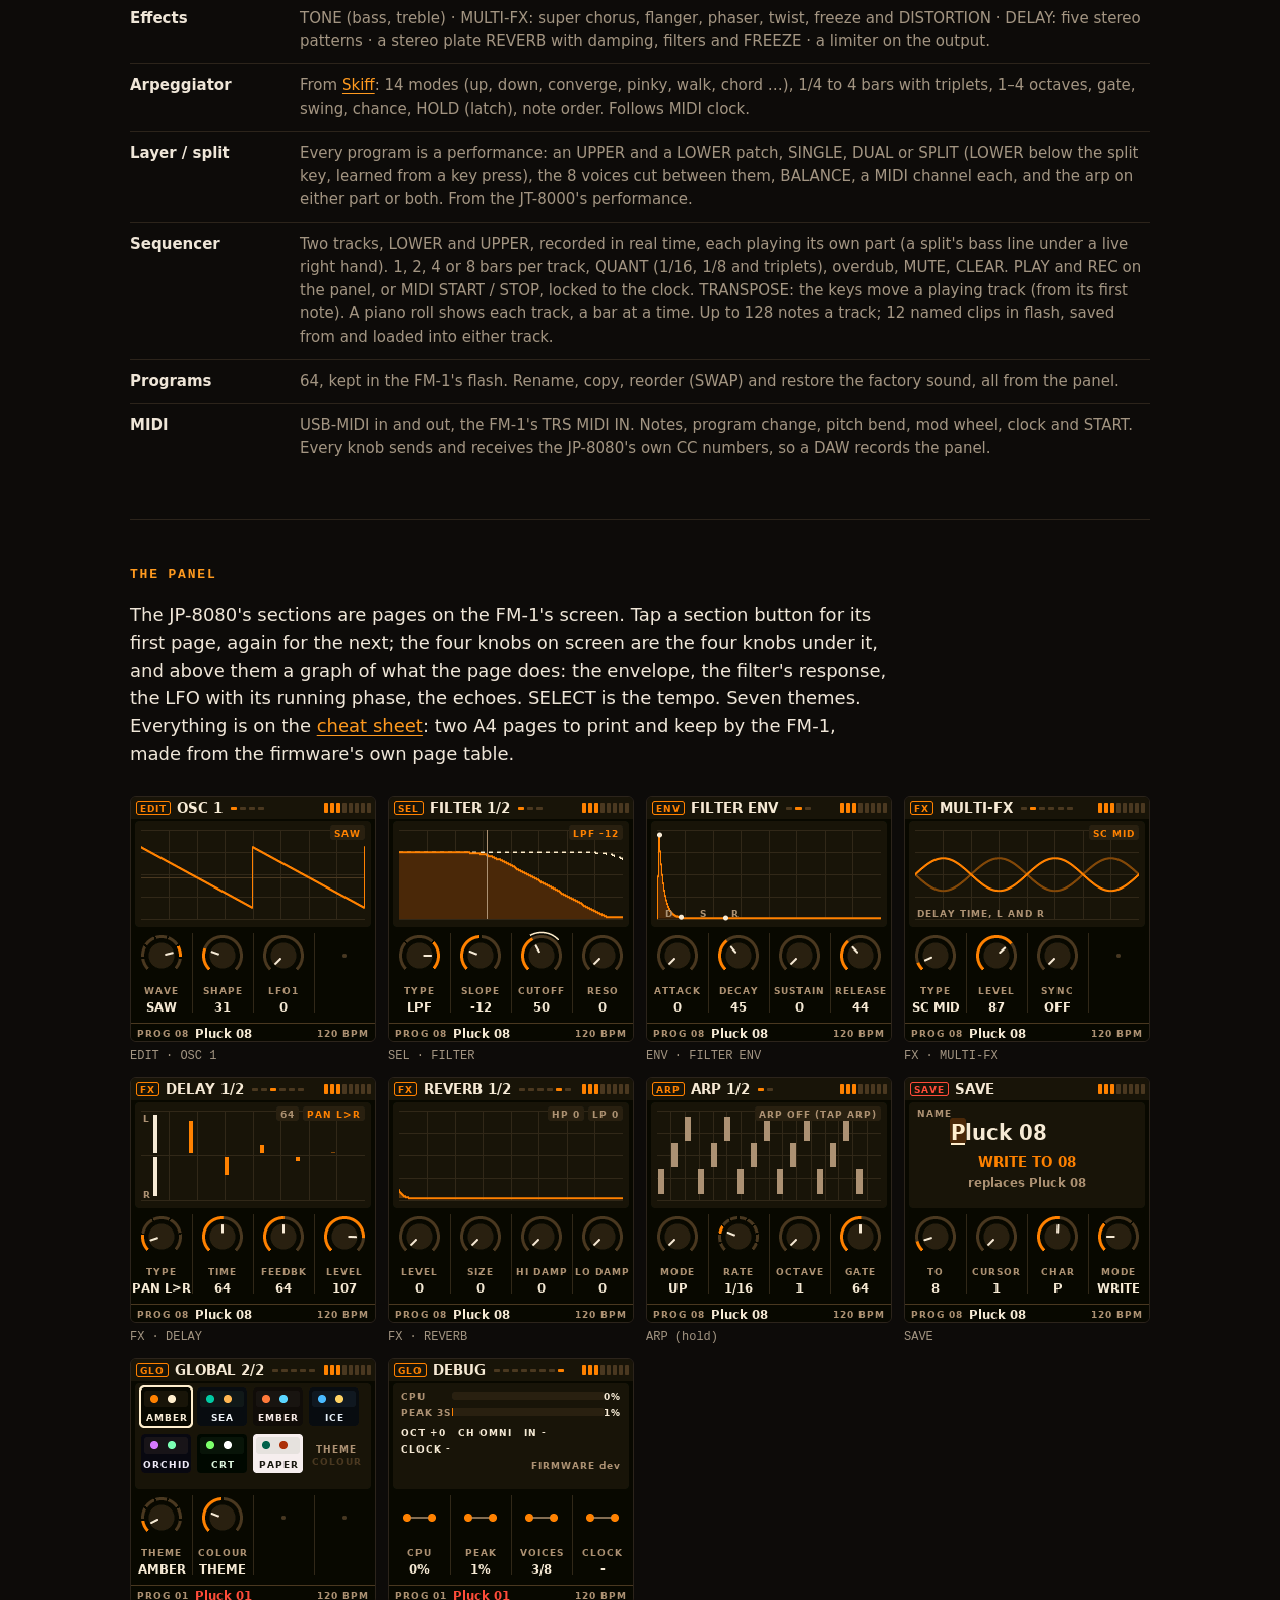
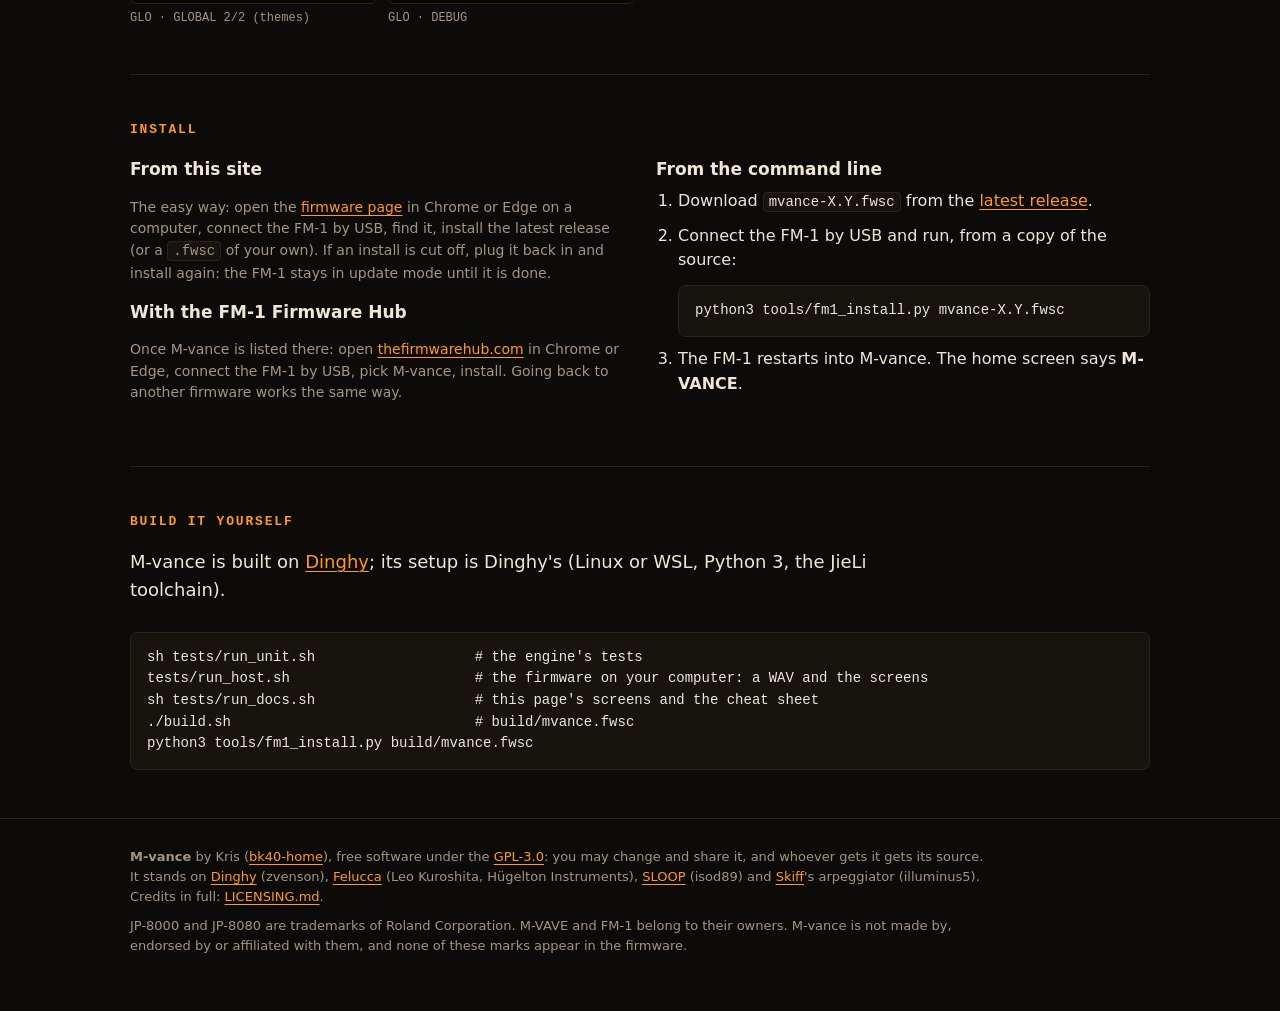
==== commit c61adda6: "Add browser-based firmware installer Publish a Web MIDI installer for the latest release or a local " ====
--- a/docs/index.html
+++ b/docs/index.html
@@ -3,11 +3,14 @@
 <head>
 <meta charset="utf-8">
 <meta name="viewport" content="width=device-width, initial-scale=1">
+<meta name="fm1-count" content="__COUNT__">
 <title>M-vance</title>
 <link rel="icon" type="image/png" href="img/icon.png">
 <meta name="description" content="M-vance: open-source firmware that turns the M-VAVE FM-1 into a JP-8000/8080-style virtual analog synth, built on the JT-8000 engine.">
-<!-- The M-vance web page (GitHub Pages: Settings > Pages > Deploy from branch, /docs). Hand-written; the cheat sheet
-     (cheatsheet.html) and the screens (img/) are generated by tests/run_docs.sh. Self-contained: no external files. -->
+<!-- The M-vance web page (GitHub Pages: .github/workflows/pages.yml publishes docs/). Hand-written; the cheat sheet
+     (cheatsheet.html) and the screens (img/) are generated by tests/run_docs.sh. Self-contained: no external files
+     (the page counter, flash/count.js, sends one image request when the workflow fills the fm1-count meta). -->
+<script src="flash/count.js"></script>
 <style>
 :root {
   --bg: #0d0b09; --panel: #17130f; --line: #2c241b; --ink: #efe6d8; --mute: #a39582; --amber: #ff9a1f; --amber-dim: #b5650a;
@@ -78,7 +81,7 @@
 
 <header class="top"><div class="wrap">
   <a class="mark" href="#"><img src="img/icon.png" alt="" width="28" height="28" style="vertical-align:-8px;margin-right:10px;border-radius:6px">M-VANCE</a>
-  <nav><a href="#engine">Engine</a><a href="#panel">Panel</a><a href="#install">Install</a><a href="cheatsheet.html">Cheat sheet</a><a href="library.html">Library</a><a href="sim/editor.html">Editor</a><a href="sim/">Simulator</a><a href="https://github.com/bk40-home/M-vance">Source</a></nav>
+  <nav><a href="#engine">Engine</a><a href="#panel">Panel</a><a href="flash/">Install</a><a href="cheatsheet.html">Cheat sheet</a><a href="library.html">Library</a><a href="sim/editor.html">Editor</a><a href="sim/">Simulator</a><a href="https://github.com/bk40-home/M-vance">Source</a></nav>
 </div></header>
 
 <main class="wrap">
@@ -94,7 +97,7 @@
       <a class="btn primary" href="https://github.com/bk40-home/M-vance/releases/latest">Download</a>
       <a class="btn ghost" href="sim/">Play in browser</a>
       <a class="btn ghost" href="cheatsheet.html">Cheat sheet</a>
-      <a class="btn ghost" href="#install">How to install</a>
+      <a class="btn ghost" href="flash/">Install from the browser</a>
     </div>
   </div>
   <img class="screen" src="img/home.png" alt="The M-vance home screen on the FM-1: the program and its name, the play mode and arp chips, the scope, the four home knobs">
@@ -161,8 +164,12 @@
   <h2>Install</h2>
   <div class="two">
     <div>
+      <h3>From this site</h3>
+      <p class="note">The easy way: open the <a href="flash/">firmware page</a> in Chrome or Edge on a computer, connect
+        the FM-1 by USB, find it, install the latest release (or a <code>.fwsc</code> of your own). If an install is cut
+        off, plug it back in and install again: the FM-1 stays in update mode until it is done.</p>
       <h3>With the FM-1 Firmware Hub</h3>
-      <p class="note">The easy way, once M-vance is listed there: open <a href="https://thefirmwarehub.com">thefirmwarehub.com</a>
+      <p class="note">Once M-vance is listed there: open <a href="https://thefirmwarehub.com">thefirmwarehub.com</a>
         in Chrome or Edge, connect the FM-1 by USB, pick M-vance, install. Going back to another firmware works the same way.</p>
     </div>
     <div>
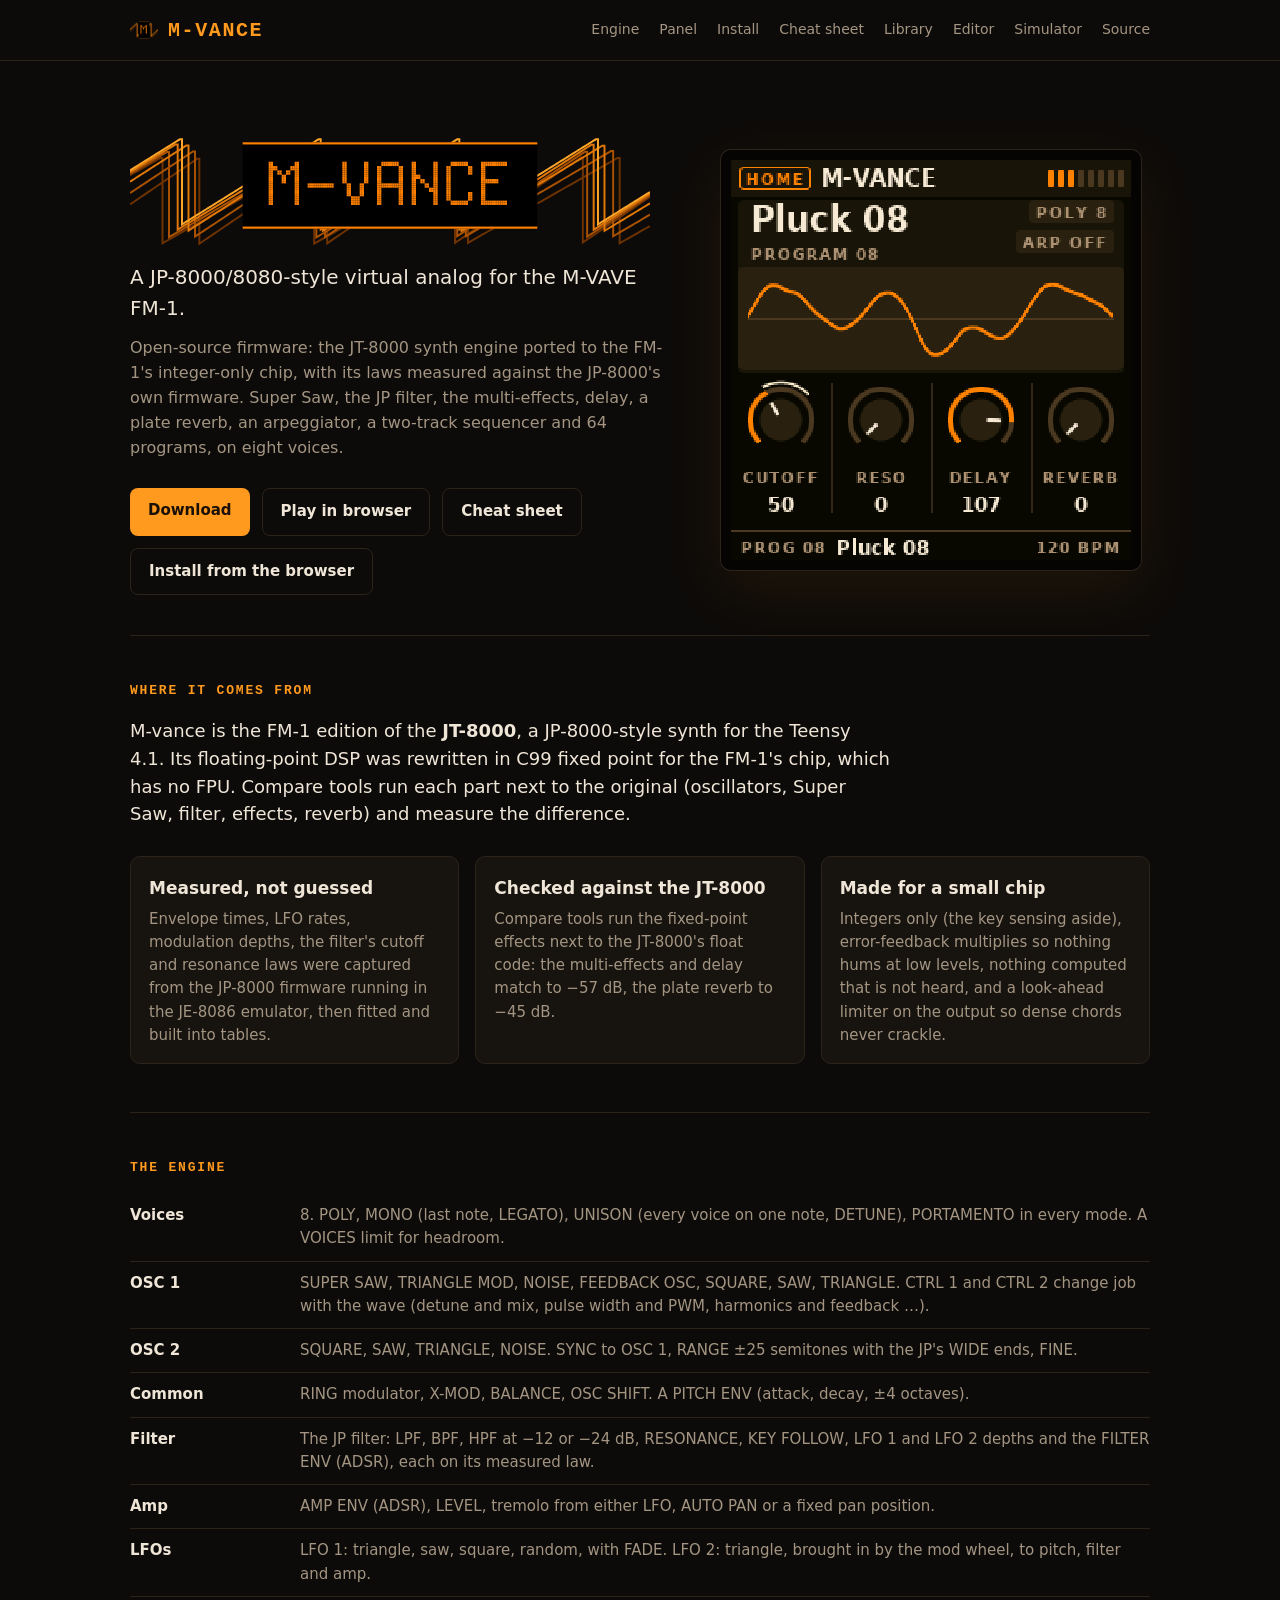
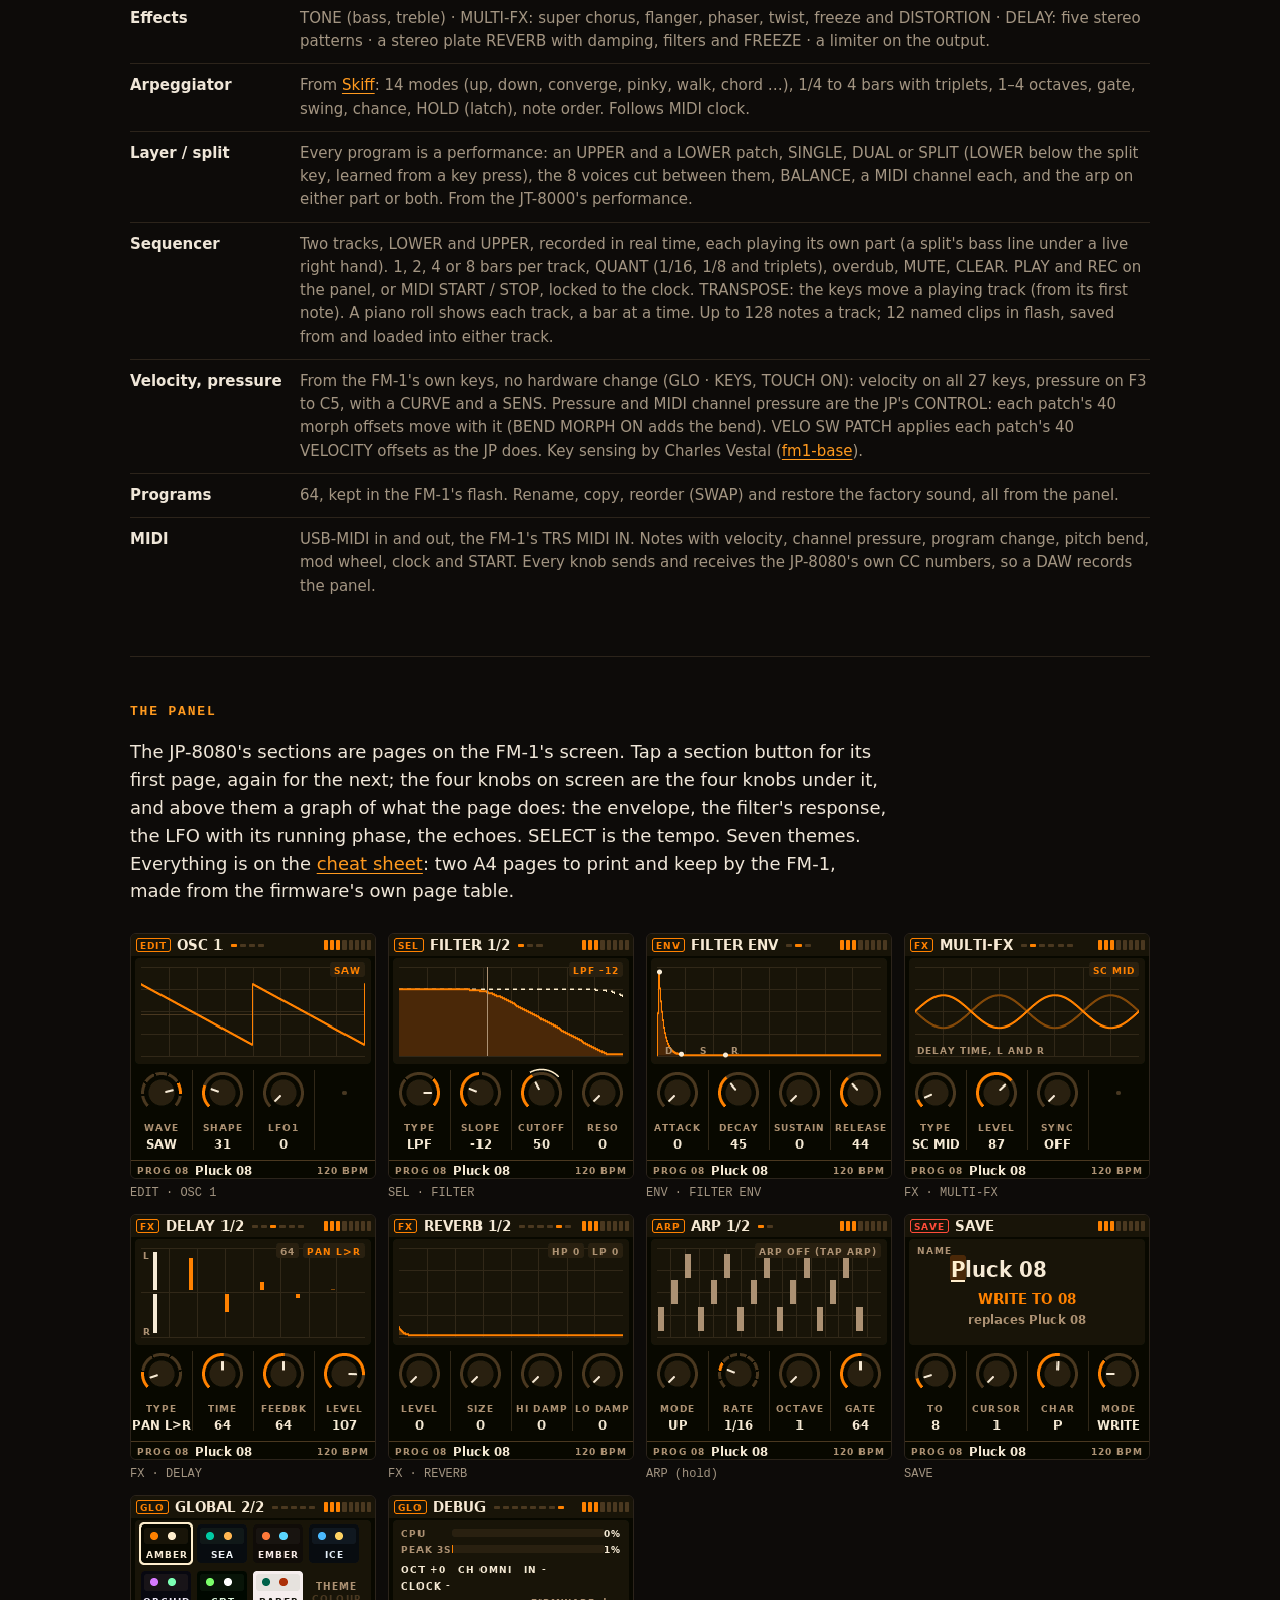
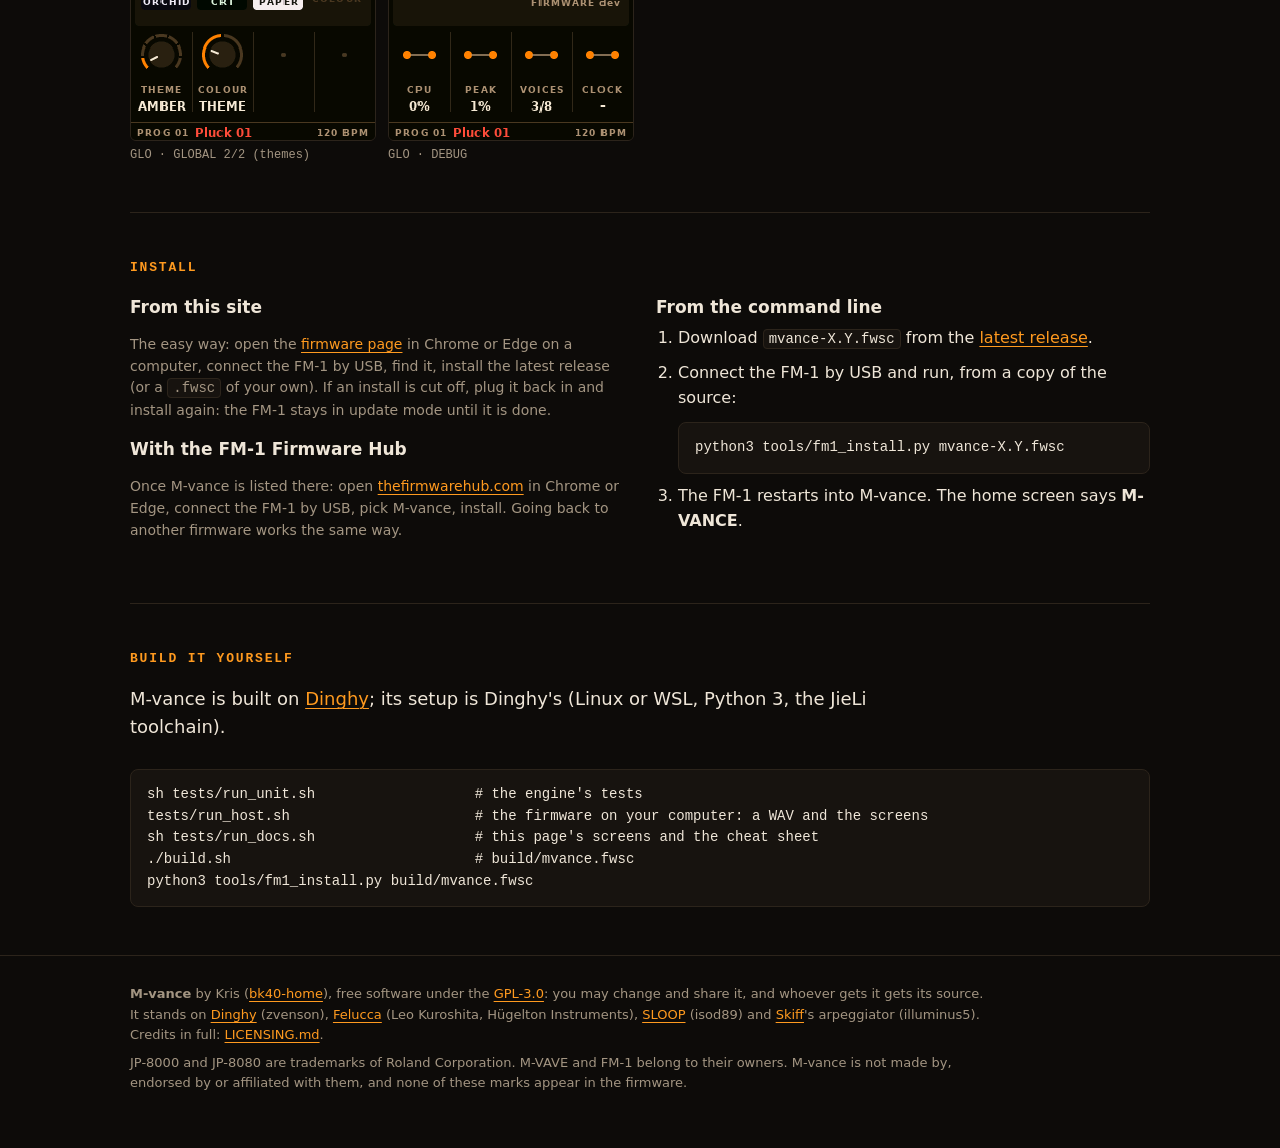
==== commit f108a2ac: "Add key touch and FM-1 simulator mirroring Add configurable velocity and pressure sensing, JP-8080 V" ====
--- a/docs/index.html
+++ b/docs/index.html
@@ -114,7 +114,7 @@
       built into tables.</p></div>
     <div class="card"><h3>Checked against the JT-8000</h3><p>Compare tools run the fixed-point effects next to the
       JT-8000's float code: the multi-effects and delay match to −57 dB, the plate reverb to −45 dB.</p></div>
-    <div class="card"><h3>Made for a small chip</h3><p>Integers only, error-feedback multiplies so nothing hums at
+    <div class="card"><h3>Made for a small chip</h3><p>Integers only (the key sensing aside), error-feedback multiplies so nothing hums at
       low levels, nothing computed that is not heard, and a look-ahead limiter on the output so dense chords never
       crackle.</p></div>
   </div>
@@ -134,8 +134,9 @@
     <tr><th>Arpeggiator</th><td>From <a href="https://github.com/illuminus5/skiff">Skiff</a>: 14 modes (up, down, converge, pinky, walk, chord …), 1/4 to 4 bars with triplets, 1–4 octaves, gate, swing, chance, HOLD (latch), note order. Follows MIDI clock.</td></tr>
     <tr><th>Layer / split</th><td>Every program is a performance: an UPPER and a LOWER patch, SINGLE, DUAL or SPLIT (LOWER below the split key, learned from a key press), the 8 voices cut between them, BALANCE, a MIDI channel each, and the arp on either part or both. From the JT-8000's performance.</td></tr>
     <tr><th>Sequencer</th><td>Two tracks, LOWER and UPPER, recorded in real time, each playing its own part (a split's bass line under a live right hand). 1, 2, 4 or 8 bars per track, QUANT (1/16, 1/8 and triplets), overdub, MUTE, CLEAR. PLAY and REC on the panel, or MIDI START / STOP, locked to the clock. TRANSPOSE: the keys move a playing track (from its first note). A piano roll shows each track, a bar at a time. Up to 128 notes a track; 12 named clips in flash, saved from and loaded into either track.</td></tr>
+    <tr><th>Velocity, pressure</th><td>From the FM-1's own keys, no hardware change (GLO · KEYS, TOUCH ON): velocity on all 27 keys, pressure on F3 to C5, with a CURVE and a SENS. Pressure and MIDI channel pressure are the JP's CONTROL: each patch's 40 morph offsets move with it (BEND MORPH ON adds the bend). VELO SW PATCH applies each patch's 40 VELOCITY offsets as the JP does. Key sensing by Charles Vestal (<a href="https://github.com/charlesvestal/fm1-base">fm1-base</a>).</td></tr>
     <tr><th>Programs</th><td>64, kept in the FM-1's flash. Rename, copy, reorder (SWAP) and restore the factory sound, all from the panel.</td></tr>
-    <tr><th>MIDI</th><td>USB-MIDI in and out, the FM-1's TRS MIDI IN. Notes, program change, pitch bend, mod wheel, clock and START. Every knob sends and receives the JP-8080's own CC numbers, so a DAW records the panel.</td></tr>
+    <tr><th>MIDI</th><td>USB-MIDI in and out, the FM-1's TRS MIDI IN. Notes with velocity, channel pressure, program change, pitch bend, mod wheel, clock and START. Every knob sends and receives the JP-8080's own CC numbers, so a DAW records the panel.</td></tr>
   </table>
 </section>
 
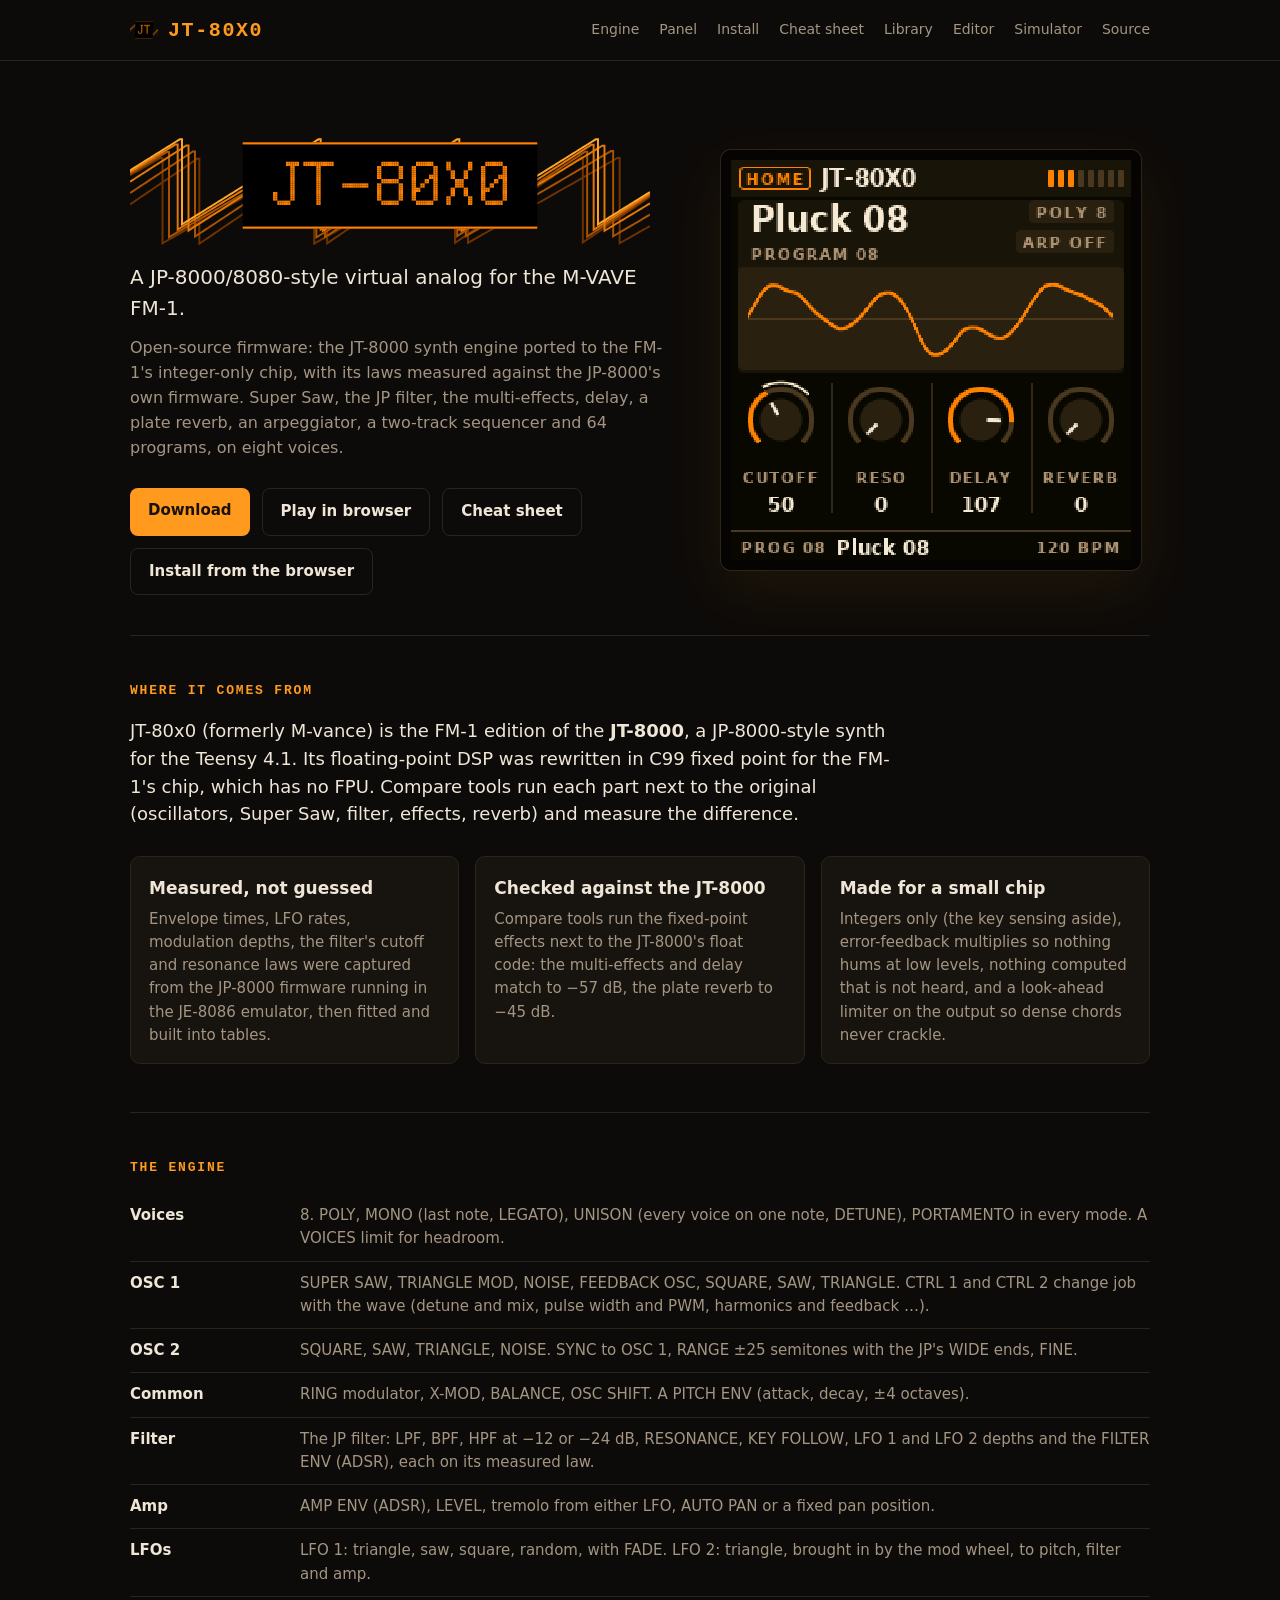
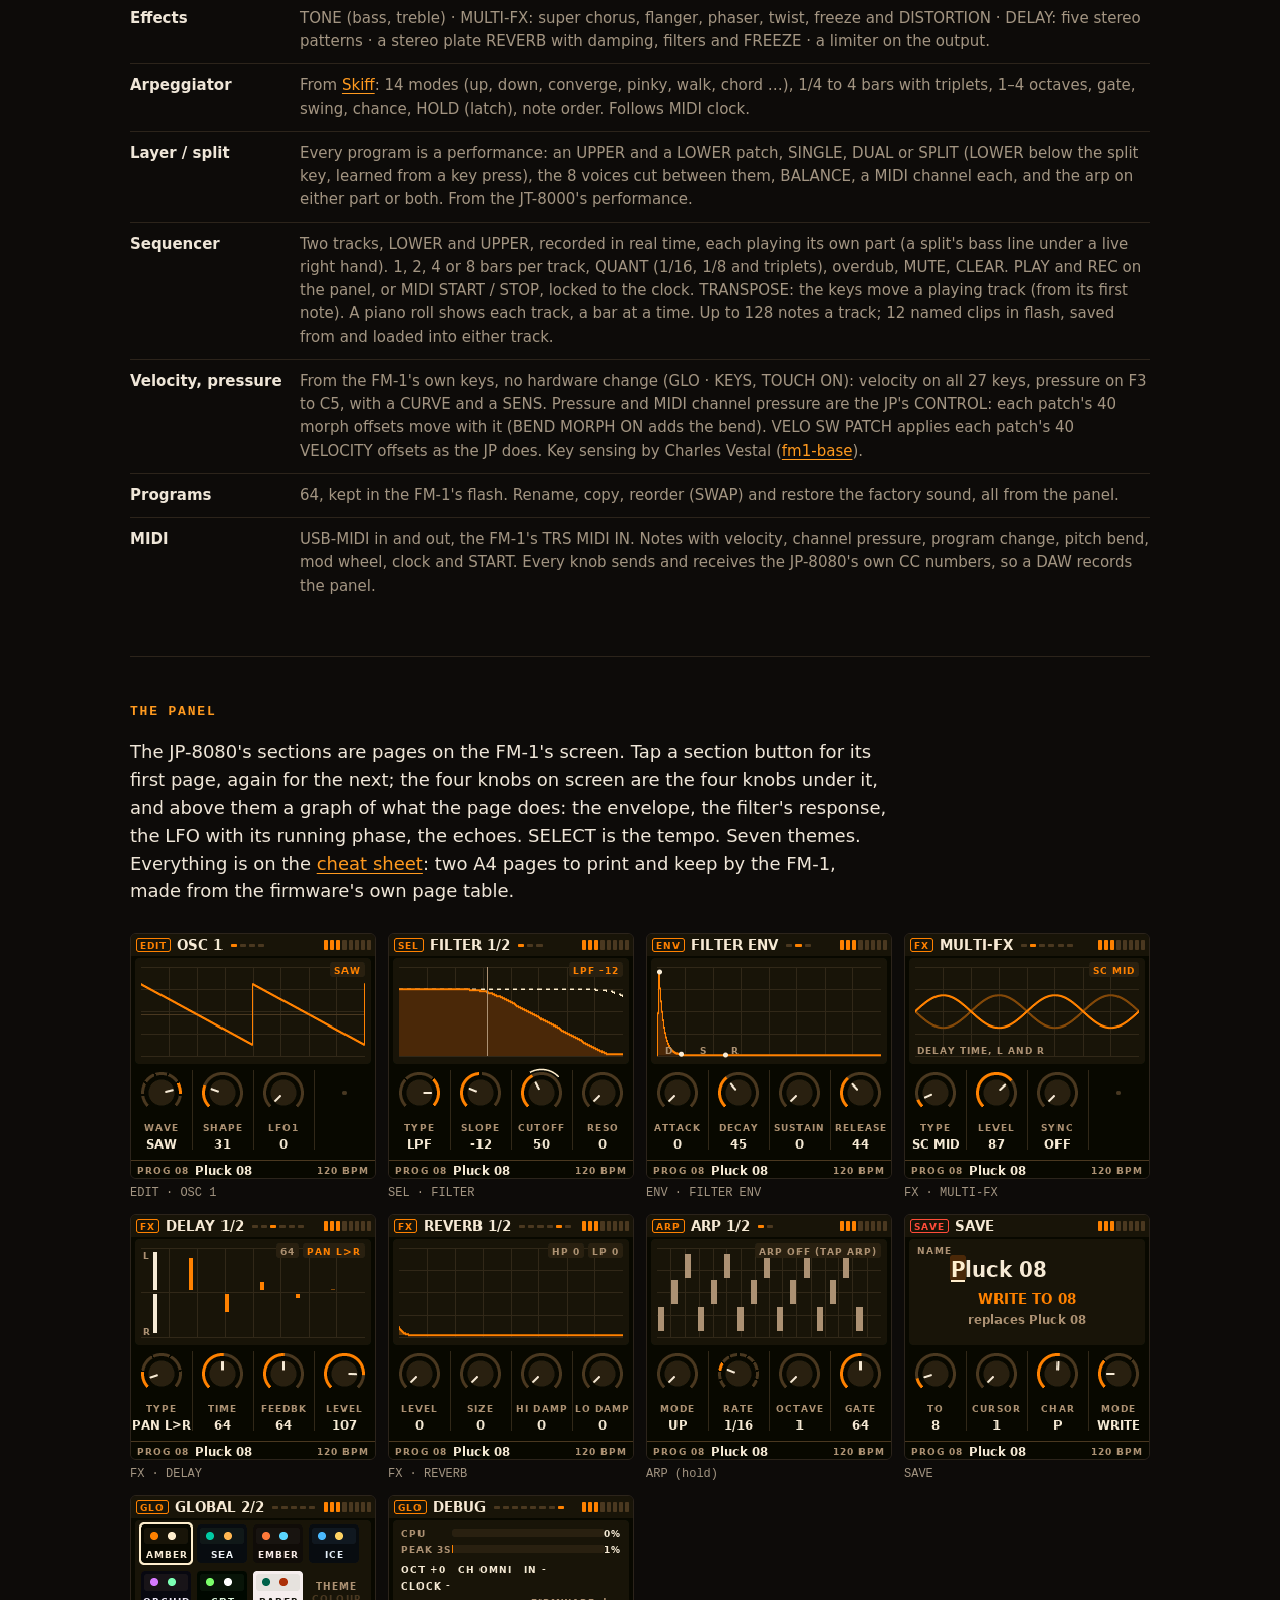
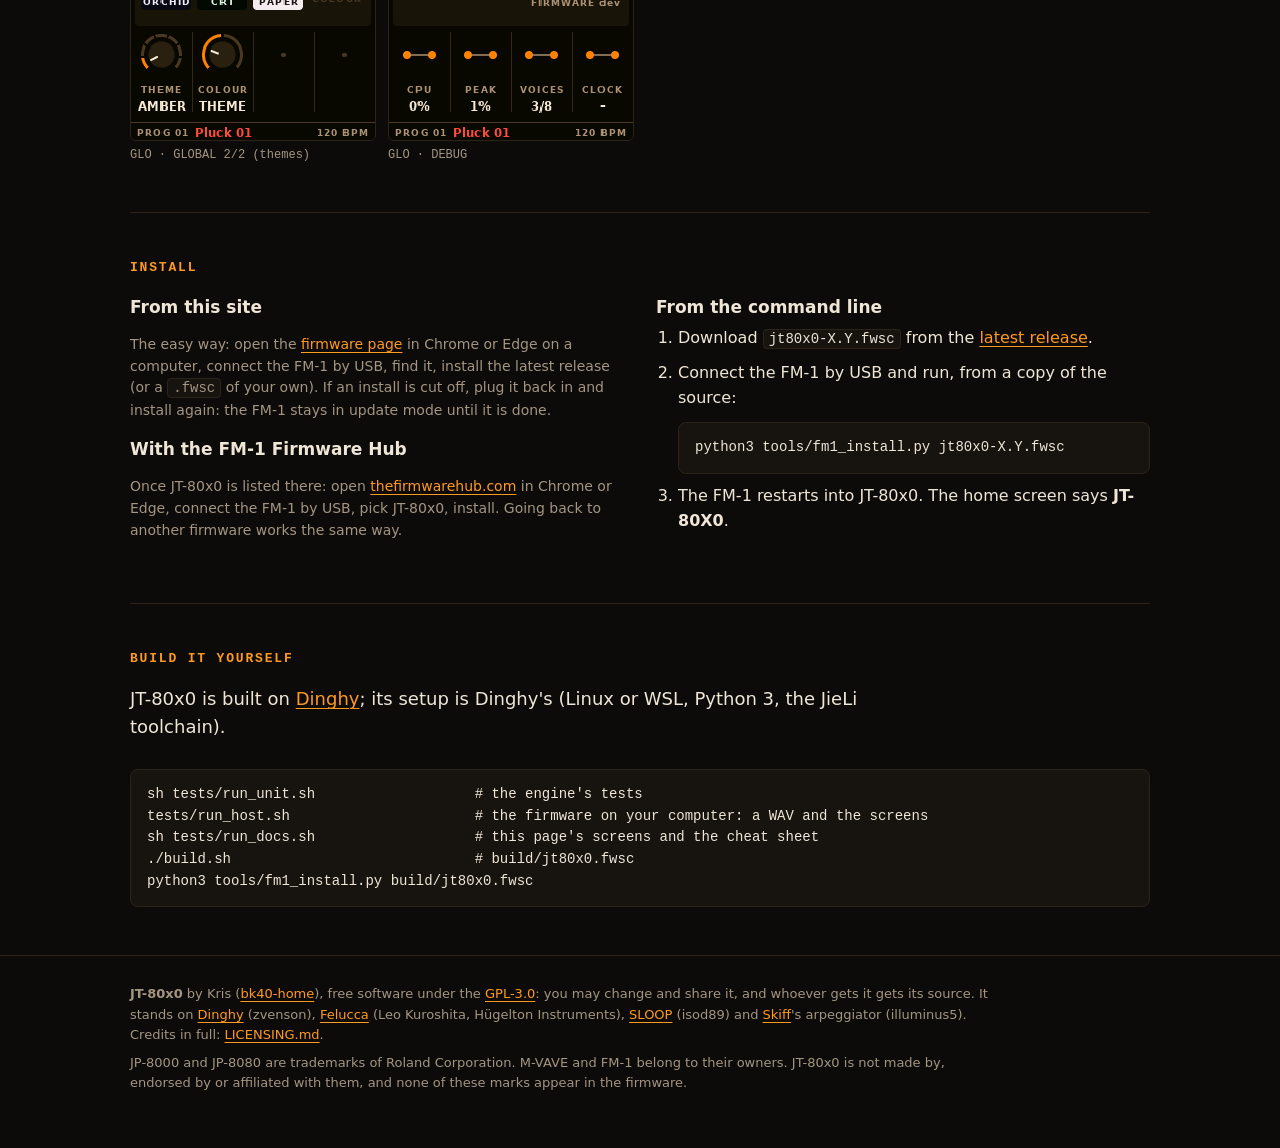
==== commit 60a9a07e: "Rename M-vance to JT-80x0 and add demos Update firmware, branding, simulator, library, docs, and rel" ====
--- a/docs/index.html
+++ b/docs/index.html
@@ -4,10 +4,10 @@
 <meta charset="utf-8">
 <meta name="viewport" content="width=device-width, initial-scale=1">
 <meta name="fm1-count" content="__COUNT__">
-<title>M-vance</title>
+<title>JT-80x0</title>
 <link rel="icon" type="image/png" href="img/icon.png">
-<meta name="description" content="M-vance: open-source firmware that turns the M-VAVE FM-1 into a JP-8000/8080-style virtual analog synth, built on the JT-8000 engine.">
-<!-- The M-vance web page (GitHub Pages: .github/workflows/pages.yml publishes docs/). Hand-written; the cheat sheet
+<meta name="description" content="JT-80x0: open-source firmware that turns the M-VAVE FM-1 into a JP-8000/8080-style virtual analog synth, built on the JT-8000 engine.">
+<!-- The JT-80x0 web page (GitHub Pages: .github/workflows/pages.yml publishes docs/). Hand-written; the cheat sheet
      (cheatsheet.html) and the screens (img/) are generated by tests/run_docs.sh. Self-contained: no external files
      (the page counter, flash/count.js, sends one image request when the workflow fills the fm1-count meta). -->
 <script src="flash/count.js"></script>
@@ -80,7 +80,7 @@
 <body>
 
 <header class="top"><div class="wrap">
-  <a class="mark" href="#"><img src="img/icon.png" alt="" width="28" height="28" style="vertical-align:-8px;margin-right:10px;border-radius:6px">M-VANCE</a>
+  <a class="mark" href="#"><img src="img/icon.png" alt="" width="28" height="28" style="vertical-align:-8px;margin-right:10px;border-radius:6px">JT-80X0</a>
   <nav><a href="#engine">Engine</a><a href="#panel">Panel</a><a href="flash/">Install</a><a href="cheatsheet.html">Cheat sheet</a><a href="library.html">Library</a><a href="sim/editor.html">Editor</a><a href="sim/">Simulator</a><a href="https://github.com/bk40-home/M-vance">Source</a></nav>
 </div></header>
 
@@ -88,7 +88,7 @@
 
 <div class="hero">
   <div>
-    <h1><img src="img/logo.svg" alt="M-VANCE" style="width:100%;max-width:520px;display:block;border-radius:8px"></h1>
+    <h1><img src="img/logo.svg" alt="JT-80X0" style="width:100%;max-width:520px;display:block;border-radius:8px"></h1>
     <p class="lead">A JP-8000/8080-style virtual analog for the M-VAVE FM-1.</p>
     <p class="sub">Open-source firmware: the JT-8000 synth engine ported to the FM-1's integer-only chip, with its laws
       measured against the JP-8000's own firmware. Super Saw, the JP filter, the multi-effects, delay, a plate reverb,
@@ -100,12 +100,12 @@
       <a class="btn ghost" href="flash/">Install from the browser</a>
     </div>
   </div>
-  <img class="screen" src="img/home.png" alt="The M-vance home screen on the FM-1: the program and its name, the play mode and arp chips, the scope, the four home knobs">
+  <img class="screen" src="img/home.png" alt="The JT-80x0 home screen on the FM-1: the program and its name, the play mode and arp chips, the scope, the four home knobs">
 </div>
 
 <section id="about">
   <h2>Where it comes from</h2>
-  <p class="lede">M-vance is the FM-1 edition of the <b>JT-8000</b>, a JP-8000-style synth for the Teensy 4.1. Its
+  <p class="lede">JT-80x0 (formerly M-vance) is the FM-1 edition of the <b>JT-8000</b>, a JP-8000-style synth for the Teensy 4.1. Its
     floating-point DSP was rewritten in C99 fixed point for the FM-1's chip, which has no FPU. Compare tools run each
     part next to the original (oscillators, Super Saw, filter, effects, reverb) and measure the difference.</p>
   <div class="grid3">
@@ -170,16 +170,16 @@
         the FM-1 by USB, find it, install the latest release (or a <code>.fwsc</code> of your own). If an install is cut
         off, plug it back in and install again: the FM-1 stays in update mode until it is done.</p>
       <h3>With the FM-1 Firmware Hub</h3>
-      <p class="note">Once M-vance is listed there: open <a href="https://thefirmwarehub.com">thefirmwarehub.com</a>
-        in Chrome or Edge, connect the FM-1 by USB, pick M-vance, install. Going back to another firmware works the same way.</p>
+      <p class="note">Once JT-80x0 is listed there: open <a href="https://thefirmwarehub.com">thefirmwarehub.com</a>
+        in Chrome or Edge, connect the FM-1 by USB, pick JT-80x0, install. Going back to another firmware works the same way.</p>
     </div>
     <div>
       <h3>From the command line</h3>
       <ol class="steps">
-        <li>Download <code>mvance-X.Y.fwsc</code> from the <a href="https://github.com/bk40-home/M-vance/releases/latest">latest release</a>.</li>
+        <li>Download <code>jt80x0-X.Y.fwsc</code> from the <a href="https://github.com/bk40-home/M-vance/releases/latest">latest release</a>.</li>
         <li>Connect the FM-1 by USB and run, from a copy of the source:
-          <pre>python3 tools/fm1_install.py mvance-X.Y.fwsc</pre></li>
-        <li>The FM-1 restarts into M-vance. The home screen says <b>M-VANCE</b>.</li>
+          <pre>python3 tools/fm1_install.py jt80x0-X.Y.fwsc</pre></li>
+        <li>The FM-1 restarts into JT-80x0. The home screen says <b>JT-80X0</b>.</li>
       </ol>
     </div>
   </div>
@@ -187,25 +187,25 @@
 
 <section id="build">
   <h2>Build it yourself</h2>
-  <p class="lede">M-vance is built on <a href="https://github.com/zvenson/dinghy">Dinghy</a>; its setup is Dinghy's
+  <p class="lede">JT-80x0 is built on <a href="https://github.com/zvenson/dinghy">Dinghy</a>; its setup is Dinghy's
     (Linux or WSL, Python 3, the JieLi toolchain).</p>
 <pre>sh tests/run_unit.sh                   # the engine's tests
 tests/run_host.sh                      # the firmware on your computer: a WAV and the screens
 sh tests/run_docs.sh                   # this page's screens and the cheat sheet
-./build.sh                             # build/mvance.fwsc
-python3 tools/fm1_install.py build/mvance.fwsc</pre>
+./build.sh                             # build/jt80x0.fwsc
+python3 tools/fm1_install.py build/jt80x0.fwsc</pre>
 </section>
 
 </main>
 
 <footer><div class="wrap">
-  <p><b>M-vance</b> by Kris (<a href="https://github.com/bk40-home">bk40-home</a>), free software under the
+  <p><b>JT-80x0</b> by Kris (<a href="https://github.com/bk40-home">bk40-home</a>), free software under the
     <a href="https://github.com/bk40-home/M-vance/blob/main/LICENSE">GPL-3.0</a>: you may change and share it, and
     whoever gets it gets its source. It stands on <a href="https://github.com/zvenson/dinghy">Dinghy</a> (zvenson),
     <a href="https://github.com/hugelton/Felucca">Felucca</a> (Leo Kuroshita, Hügelton Instruments),
     <a href="https://github.com/isod89/sloop-fm1">SLOOP</a> (isod89) and <a href="https://github.com/illuminus5/skiff">Skiff</a>'s
     arpeggiator (illuminus5). Credits in full: <a href="https://github.com/bk40-home/M-vance/blob/main/LICENSING.md">LICENSING.md</a>.</p>
-  <p>JP-8000 and JP-8080 are trademarks of Roland Corporation. M-VAVE and FM-1 belong to their owners. M-vance is
+  <p>JP-8000 and JP-8080 are trademarks of Roland Corporation. M-VAVE and FM-1 belong to their owners. JT-80x0 is
     not made by, endorsed by or affiliated with them, and none of these marks appear in the firmware.</p>
 </div></footer>
 
